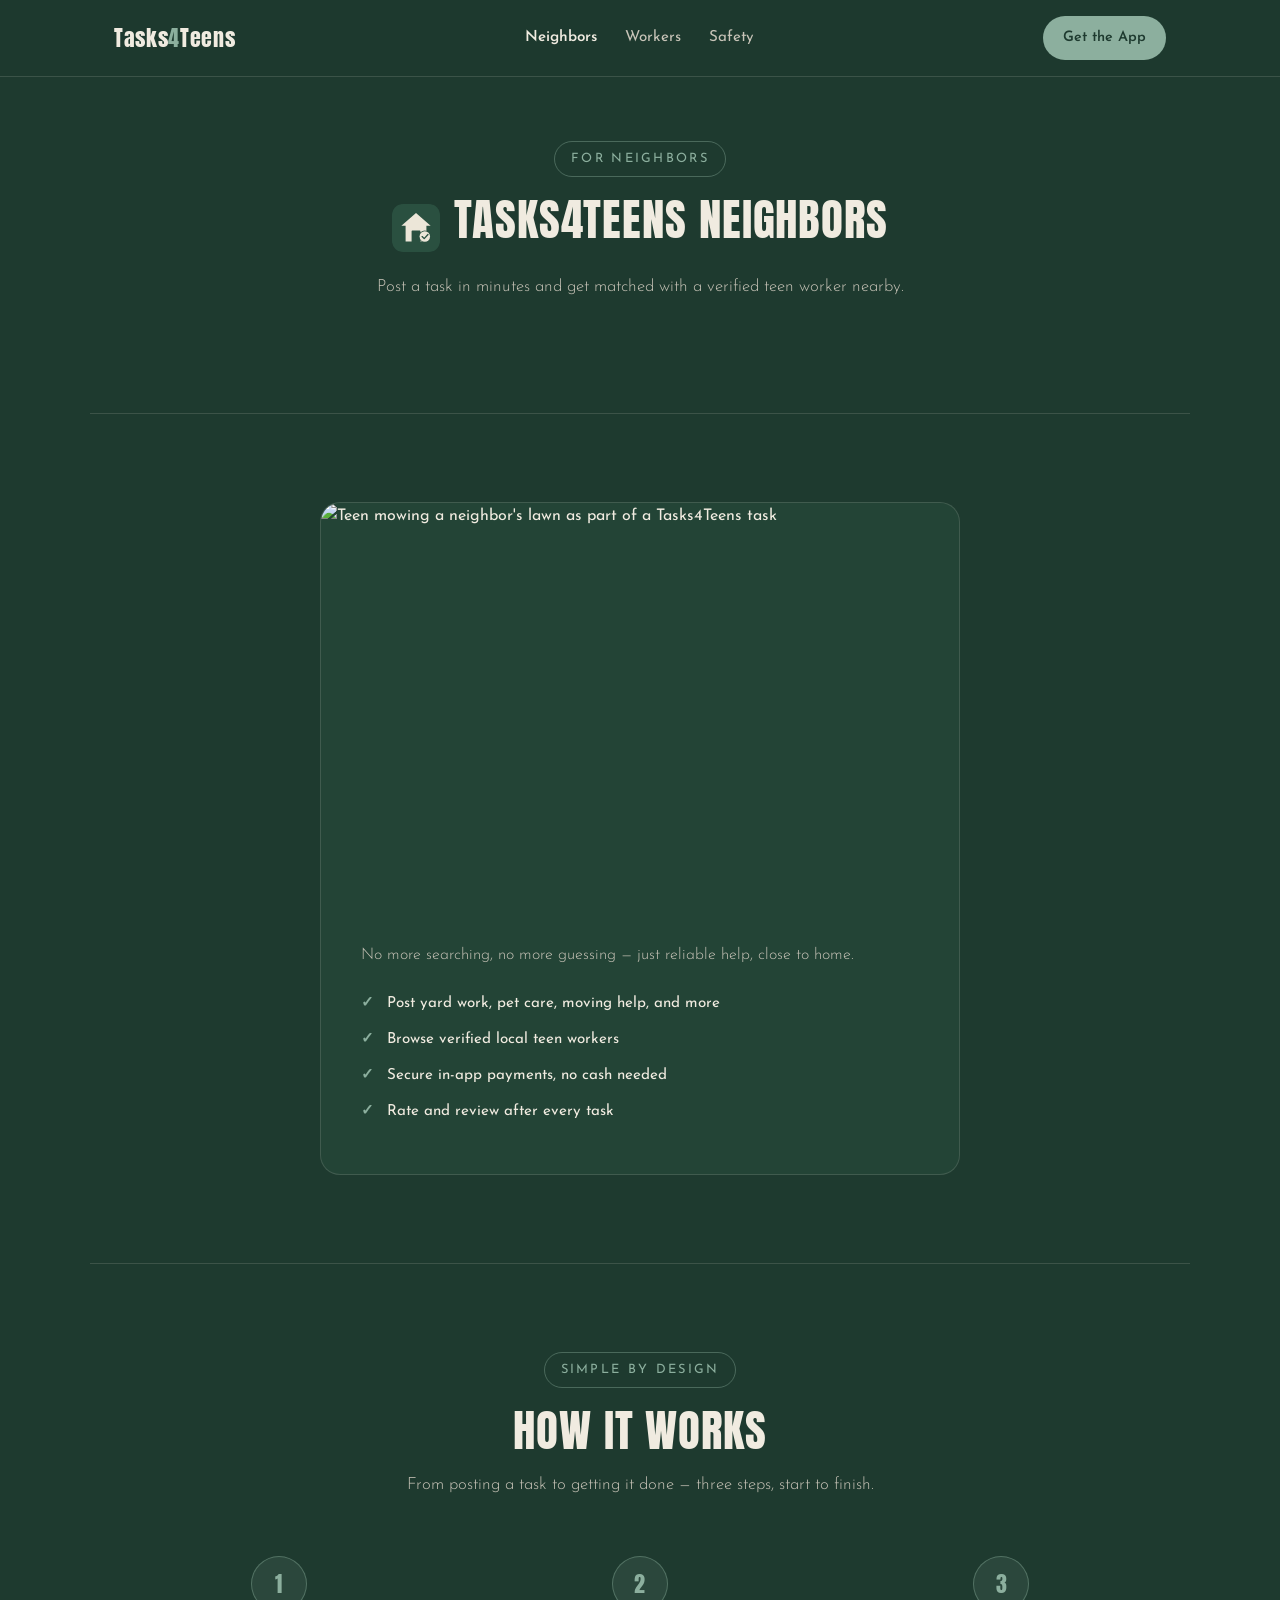
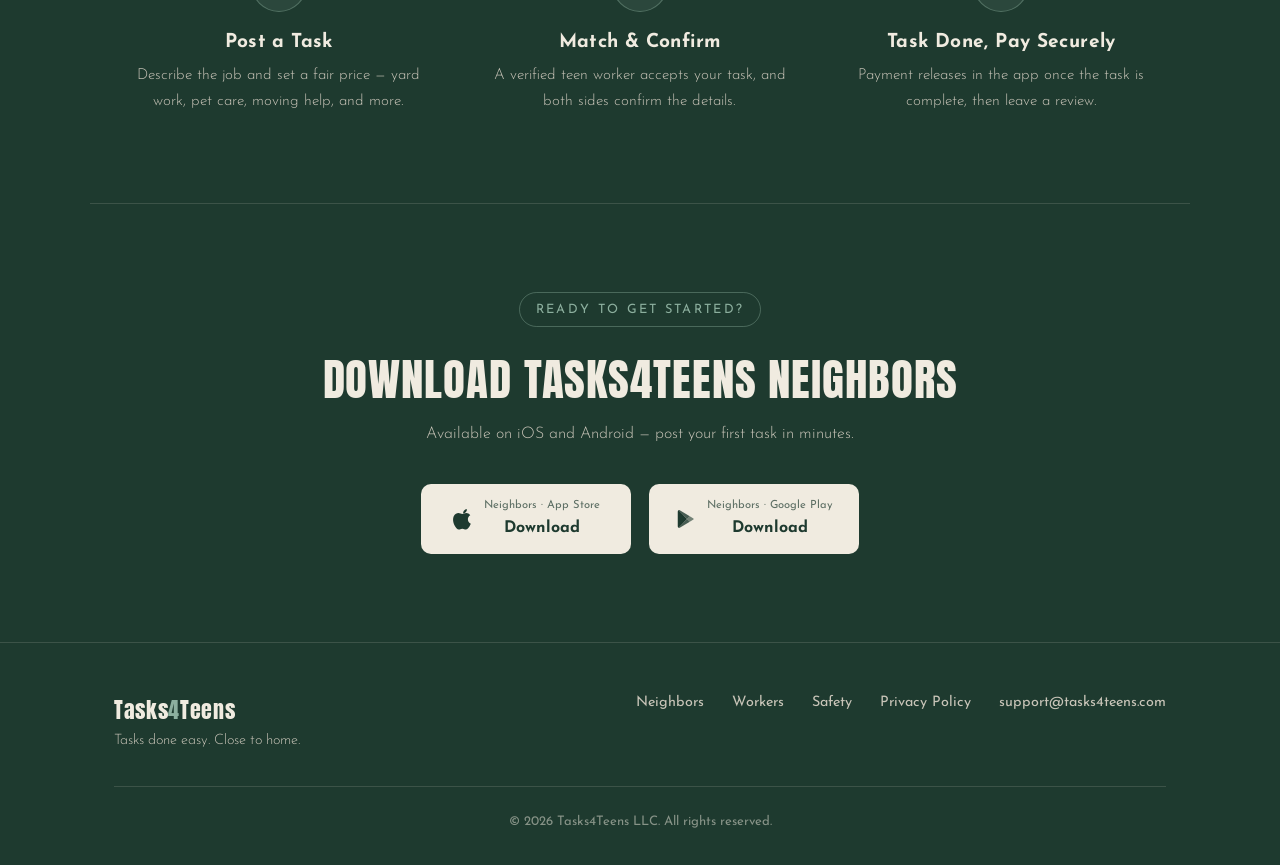
==== neighbors.html @ f8ec816f "Show both stores for both apps on every download CTA Each app is now offered on both platforms every" ====
<!DOCTYPE html>
<html lang="en">
<head>
<meta charset="UTF-8">
<meta name="viewport" content="width=device-width, initial-scale=1.0">
<title>Tasks4Teens Neighbors — Get local help, close to home.</title>
<meta name="description" content="Post a task in minutes and get matched with a verified teen worker nearby. Yard work, pet care, moving help, and more.">
<link rel="icon" type="image/svg+xml" href="assets/neighbors-icon-option3-warmcream.svg">
<link rel="preconnect" href="https://fonts.googleapis.com">
<link rel="preconnect" href="https://fonts.gstatic.com" crossorigin>
<link href="https://fonts.googleapis.com/css2?family=Anton&family=Josefin+Sans:wght@300;400;500;600;700&display=swap" rel="stylesheet">
<link rel="stylesheet" href="assets/styles.css">
</head>
<body>

<header>
  <nav class="wrap">
    <a class="logo" href="index.html">Tasks<span>4</span>Teens</a>
    <ul class="nav-links">
      <li><a href="neighbors.html" class="active">Neighbors</a></li>
      <li><a href="workers.html">Workers</a></li>
      <li><a href="safety.html">Safety</a></li>
    </ul>
    <a href="#download" class="nav-cta">Get the App</a>
  </nav>
</header>

<main>
  <section class="page-intro">
    <div class="wrap section-head">
      <span class="eyebrow">For Neighbors</span>
      <div class="page-title-row">
        <img class="page-icon" src="assets/neighbors-icon-option3-warmcream.svg" alt="Tasks4Teens Neighbors app icon">
        <h1>Tasks4Teens Neighbors</h1>
      </div>
      <p>Post a task in minutes and get matched with a verified teen worker nearby.</p>
    </div>
  </section>

  <div class="divider"></div>

  <section>
    <div class="wrap">
      <div class="audience-card detail-card">
        <img
          class="card-photo"
          src="https://images.unsplash.com/photo-1690068023694-053da714f95f?auto=format&amp;fit=crop&amp;w=900&amp;q=80"
          alt="Teen mowing a neighbor's lawn as part of a Tasks4Teens task"
          loading="lazy"
        >
        <div class="card-body">
          <p>No more searching, no more guessing — just reliable help, close to home.</p>
          <ul>
            <li>Post yard work, pet care, moving help, and more</li>
            <li>Browse verified local teen workers</li>
            <li>Secure in-app payments, no cash needed</li>
            <li>Rate and review after every task</li>
          </ul>
        </div>
      </div>
    </div>
  </section>

  <div class="divider"></div>

  <section>
    <div class="wrap">
      <div class="section-head">
        <span class="eyebrow">Simple by design</span>
        <h2>How It Works</h2>
        <p>From posting a task to getting it done — three steps, start to finish.</p>
      </div>
      <div class="steps">
        <div class="step">
          <div class="step-num">1</div>
          <h3>Post a Task</h3>
          <p>Describe the job and set a fair price — yard work, pet care, moving help, and more.</p>
        </div>
        <div class="step">
          <div class="step-num">2</div>
          <h3>Match &amp; Confirm</h3>
          <p>A verified teen worker accepts your task, and both sides confirm the details.</p>
        </div>
        <div class="step">
          <div class="step-num">3</div>
          <h3>Task Done, Pay Securely</h3>
          <p>Payment releases in the app once the task is complete, then leave a review.</p>
        </div>
      </div>
    </div>
  </section>

  <div class="divider"></div>

  <section class="download" id="download">
    <div class="wrap">
      <span class="eyebrow">Ready to get started?</span>
      <h2>Download Tasks4Teens Neighbors</h2>
      <p>Available on iOS and Android — post your first task in minutes.</p>
      <div class="download-buttons">
        <!-- TODO: swap href="#" for the real App Store link once the Neighbors app is approved -->
        <a href="#" class="store-btn" aria-label="Download Tasks4Teens Neighbors on the App Store">
          <svg class="store-icon" viewBox="0 0 24 24" fill="currentColor"><path d="M16.365 1.43c0 1.14-.462 2.09-1.14 2.83-.75.83-1.99 1.47-3.06 1.39-.13-1.09.44-2.24 1.1-2.94.75-.83 2.03-1.44 3.1-1.28zM20.5 17.2c-.53 1.22-.78 1.77-1.46 2.85-.95 1.52-2.29 3.41-3.95 3.42-1.47.02-1.85-.96-3.84-.95-1.99.01-2.41.97-3.88.95-1.66-.02-2.93-1.72-3.88-3.24-2.66-4.2-2.94-9.13-1.3-11.76 1.17-1.88 3.02-2.98 4.75-2.98 1.76 0 2.87 1 4.33 1 1.42 0 2.28-1 4.33-1 1.54 0 3.17.84 4.33 2.29-3.8 2.08-3.18 7.5.57 9.42z"/></svg>
          <span><small>Neighbors · App Store</small><strong>Download</strong></span>
        </a>
        <!-- TODO: swap href="#" for the real Google Play link once the Neighbors app is approved on Android -->
        <a href="#" class="store-btn" aria-label="Download Tasks4Teens Neighbors on Google Play">
          <svg class="store-icon" viewBox="0 0 24 24" fill="currentColor"><path d="M3.6 2.6c-.4.4-.6.9-.6 1.5v15.8c0 .6.2 1.1.6 1.5l.1.1L13 12 3.7 2.5l-.1.1z"/><path d="M16.1 15l-3.1-3-9.4 9.4c.4.4 1 .5 1.6.2l10.9-6.6z" opacity=".8"/><path d="M16.1 9l-3.1 3L3.6 2.6c.4-.4 1-.5 1.6-.2l10.9 6.6z" opacity=".8"/><path d="M16.1 9L19.7 11.1c.5.3.8.8.8.9s-.3.6-.8.9L16.1 15l-3.2-3 3.2-3z" opacity=".6"/></svg>
          <span><small>Neighbors · Google Play</small><strong>Download</strong></span>
        </a>
      </div>
    </div>
  </section>
</main>

<footer>
  <div class="wrap">
    <div class="footer-grid">
      <div>
        <a class="logo" href="index.html">Tasks<span>4</span>Teens</a>
        <p class="footer-tagline">Tasks done easy. Close to home.</p>
      </div>
      <ul class="footer-links">
        <li><a href="neighbors.html">Neighbors</a></li>
        <li><a href="workers.html">Workers</a></li>
        <li><a href="safety.html">Safety</a></li>
        <li><a href="https://cwbailsco.github.io/tasks4teens-privacy">Privacy Policy</a></li>
        <li><a href="mailto:support@tasks4teens.com">support@tasks4teens.com</a></li>
      </ul>
    </div>
    <div class="footer-bottom">
      &copy; 2026 Tasks4Teens LLC. All rights reserved.
    </div>
  </div>
</footer>

</body>
</html>
---- assets/styles.css ----
/* Tasks4Teens shared site styles — used by index.html, neighbors.html,
   workers.html, safety.html.

   Color tokens are semantic (--surface, --text, --accent, ...) rather than
   named after a literal color, because workers.html re-declares this same
   :root block with light-theme values after this stylesheet loads. Every
   rule below should reference the tokens, never a literal hex/rgb, so a
   page can re-theme itself just by overriding :root. */

:root {
  --surface: #1e3a2f;
  --surface-rgb: 30, 58, 47;
  --surface-alt: #24483a;
  --surface-card: #234436;
  --text: #f0ebe0;
  --text-rgb: 240, 235, 224;
  --text-muted: #c8c4b8;
  --accent: #8caf9e;
  --accent-rgb: 140, 175, 158;
  --accent-hover: #a0c3b2;
  --pill-hover: #ffffff;
  --border: rgba(var(--text-rgb), 0.14);
}

* { box-sizing: border-box; margin: 0; padding: 0; }

html { scroll-behavior: smooth; }

body {
  background: var(--surface);
  color: var(--text);
  font-family: 'Josefin Sans', sans-serif;
  font-weight: 400;
  line-height: 1.7;
  -webkit-font-smoothing: antialiased;
}

h1, h2, h3, .display {
  font-family: 'Anton', sans-serif;
  font-weight: 400;
  text-transform: uppercase;
  letter-spacing: 0.02em;
  line-height: 1.1;
}

a { color: var(--accent); text-decoration: none; }
a:hover { text-decoration: underline; }

img, svg { max-width: 100%; display: block; }

.wrap {
  max-width: 1100px;
  margin: 0 auto;
  padding: 0 24px;
}

/* Nav */
header {
  position: sticky;
  top: 0;
  z-index: 50;
  background: rgba(var(--surface-rgb), 0.92);
  backdrop-filter: blur(8px);
  border-bottom: 1px solid var(--border);
}
nav.wrap {
  display: flex;
  align-items: center;
  justify-content: space-between;
  padding-top: 16px;
  padding-bottom: 16px;
}
.logo {
  font-family: 'Anton', sans-serif;
  font-size: 1.4rem;
  letter-spacing: 0.03em;
  color: var(--text);
}
.logo:hover { text-decoration: none; }
.logo span { color: var(--accent); }
.nav-links {
  display: flex;
  gap: 28px;
  list-style: none;
  font-size: 0.95rem;
}
.nav-links a { color: var(--text-muted); }
.nav-links a.active { color: var(--text); font-weight: 600; }
.nav-cta {
  background: var(--accent);
  color: var(--surface);
  padding: 10px 20px;
  border-radius: 999px;
  font-weight: 600;
  font-size: 0.9rem;
}
.nav-cta:hover { text-decoration: none; background: var(--accent-hover); }
.nav-toggle { display: none; }

@media (max-width: 720px) {
  .nav-links { display: none; }
}

/* Hero */
.hero {
  padding: 96px 0 80px;
  text-align: center;
  background:
    radial-gradient(ellipse 60% 50% at 50% 0%, rgba(var(--accent-rgb), 0.14), transparent 70%),
    var(--surface);
}
.eyebrow {
  display: inline-block;
  font-size: 0.8rem;
  letter-spacing: 0.18em;
  text-transform: uppercase;
  color: var(--accent);
  border: 1px solid rgba(var(--accent-rgb), 0.4);
  border-radius: 999px;
  padding: 6px 16px;
  margin-bottom: 28px;
}
.hero h1 {
  font-size: clamp(2.6rem, 6vw, 4.6rem);
  color: var(--text);
  margin-bottom: 8px;
}
.hero h1 .line2 { color: var(--text-muted); }
.hero p.sub {
  max-width: 560px;
  margin: 24px auto 40px;
  font-size: 1.15rem;
  color: var(--text-muted);
  font-weight: 300;
}
.hero-actions {
  display: flex;
  gap: 16px;
  justify-content: center;
  flex-wrap: wrap;
}

/* Page intro (used by neighbors/workers/safety in place of the hero) */
.page-intro { padding: 64px 0 56px; }
.page-title-row {
  display: flex;
  align-items: center;
  justify-content: center;
  gap: 14px;
  margin-bottom: 12px;
}
.page-icon {
  width: 48px;
  height: 48px;
  border-radius: 11px;
  flex-shrink: 0;
}

/* Buttons */
.btn {
  display: inline-flex;
  align-items: center;
  gap: 10px;
  padding: 14px 28px;
  border-radius: 10px;
  font-weight: 600;
  font-size: 1rem;
  border: 1px solid transparent;
  transition: transform 0.15s ease, background 0.15s ease;
}
.btn:hover { transform: translateY(-2px); text-decoration: none; }
.btn-primary { background: var(--accent); color: var(--surface); }
.btn-primary:hover { background: var(--accent-hover); }
.btn-outline { border-color: var(--text-muted); color: var(--text); }
.btn-outline:hover { background: rgba(var(--text-rgb), 0.06); }

.store-btn {
  display: inline-flex;
  align-items: center;
  gap: 10px;
  background: var(--text);
  color: var(--surface);
  padding: 12px 22px;
  border-radius: 10px;
  font-weight: 600;
  min-width: 210px;
  justify-content: center;
}
.store-btn:hover { background: var(--pill-hover); text-decoration: none; transform: translateY(-2px); }
.store-btn small { display: block; font-weight: 400; font-size: 0.7rem; opacity: 0.7; }
.store-btn strong { font-size: 1rem; font-family: 'Josefin Sans', sans-serif; }
.store-icon { width: 22px; height: 22px; flex-shrink: 0; }

/* Section framing */
section { padding: 88px 0; }
.section-head { text-align: center; max-width: 640px; margin: 0 auto 56px; }
.section-head .eyebrow { margin-bottom: 18px; }
.section-head h1, .section-head h2 { font-size: clamp(2rem, 4vw, 2.8rem); color: var(--text); margin-bottom: 16px; }
.section-head p { color: var(--text-muted); font-size: 1.05rem; font-weight: 300; }

.divider {
  height: 1px;
  background: var(--border);
  max-width: 1100px;
  margin: 0 auto;
}

/* Neighbors / Workers cards */
.audience-grid {
  display: grid;
  grid-template-columns: 1fr 1fr;
  gap: 28px;
}
@media (max-width: 800px) {
  .audience-grid { grid-template-columns: 1fr; }
}
.audience-card {
  background: var(--surface-card);
  border: 1px solid var(--border);
  border-radius: 20px;
  overflow: hidden;
}
.detail-card {
  max-width: 640px;
  margin: 0 auto;
}
.teaser-card {
  display: block;
  color: inherit;
  transition: transform 0.15s ease, border-color 0.15s ease;
}
.teaser-card:hover {
  transform: translateY(-3px);
  border-color: rgba(var(--accent-rgb), 0.5);
  text-decoration: none;
}
.teaser-link {
  display: inline-flex;
  align-items: center;
  gap: 6px;
  color: var(--accent);
  font-weight: 600;
  font-size: 0.9rem;
}
.card-photo {
  width: 100%;
  aspect-ratio: 16 / 10;
  object-fit: cover;
  display: block;
}
.card-body {
  padding: 40px;
}
.audience-card .tag {
  display: inline-block;
  font-size: 0.75rem;
  letter-spacing: 0.14em;
  text-transform: uppercase;
  color: var(--accent);
  margin-bottom: 14px;
}
.card-heading {
  display: flex;
  align-items: center;
  gap: 12px;
  margin-bottom: 14px;
}
.card-icon {
  width: 40px;
  height: 40px;
  border-radius: 9px;
  flex-shrink: 0;
}
.audience-card h3 {
  font-size: 1.9rem;
  color: var(--text);
}
.audience-card p {
  color: var(--text-muted);
  font-weight: 300;
  margin-bottom: 22px;
}
.audience-card ul {
  list-style: none;
  margin-bottom: 26px;
}
.audience-card li {
  padding-left: 26px;
  position: relative;
  margin-bottom: 10px;
  color: var(--text);
  font-size: 0.95rem;
}
.audience-card li::before {
  content: "✓";
  position: absolute;
  left: 0;
  color: var(--accent);
  font-weight: 700;
}
.detail-card ul {
  margin-bottom: 0;
}

/* How it works */
.steps {
  display: grid;
  grid-template-columns: repeat(3, 1fr);
  gap: 32px;
}
@media (max-width: 800px) {
  .steps { grid-template-columns: 1fr; }
}
.step {
  text-align: center;
  padding: 0 12px;
}
.step-num {
  width: 56px;
  height: 56px;
  border-radius: 50%;
  background: rgba(var(--accent-rgb), 0.12);
  border: 1px solid rgba(var(--accent-rgb), 0.4);
  color: var(--accent);
  font-family: 'Anton', sans-serif;
  font-size: 1.4rem;
  display: flex;
  align-items: center;
  justify-content: center;
  margin: 0 auto 20px;
}
.step h3 {
  font-size: 1.2rem;
  color: var(--text);
  margin-bottom: 10px;
  text-transform: none;
  font-family: 'Josefin Sans', sans-serif;
  font-weight: 700;
}
.step p {
  color: var(--text-muted);
  font-size: 0.95rem;
  font-weight: 300;
}

/* Trust & safety */
.trust {
  background: var(--surface-alt);
}
.trust-grid {
  display: grid;
  grid-template-columns: repeat(4, 1fr);
  gap: 24px;
}
@media (max-width: 900px) {
  .trust-grid { grid-template-columns: repeat(2, 1fr); }
}
@media (max-width: 520px) {
  .trust-grid { grid-template-columns: 1fr; }
}
.trust-item {
  text-align: center;
  padding: 8px;
}
.trust-icon {
  width: 48px;
  height: 48px;
  margin: 0 auto 16px;
  color: var(--accent);
}
.trust-item h3 {
  font-size: 1rem;
  color: var(--text);
  text-transform: none;
  font-family: 'Josefin Sans', sans-serif;
  font-weight: 700;
  margin-bottom: 8px;
}
.trust-item p {
  color: var(--text-muted);
  font-size: 0.9rem;
  font-weight: 300;
}

/* Download CTA */
.download {
  text-align: center;
}
.download h2 { font-size: clamp(2rem, 4vw, 2.8rem); margin-bottom: 16px; }
.download p { color: var(--text-muted); max-width: 480px; margin: 0 auto 36px; font-weight: 300; }
.download-buttons {
  display: flex;
  gap: 18px;
  justify-content: center;
  flex-wrap: wrap;
}
.download-groups {
  display: flex;
  gap: 44px;
  justify-content: center;
  flex-wrap: wrap;
}
.download-group {
  display: flex;
  flex-direction: column;
  align-items: center;
  gap: 14px;
}
.download-group-label {
  font-size: 0.78rem;
  font-weight: 600;
  letter-spacing: 0.1em;
  text-transform: uppercase;
  color: var(--text-muted);
}

/* Footer */
footer {
  border-top: 1px solid var(--border);
  padding: 48px 0 32px;
}
.footer-grid {
  display: flex;
  justify-content: space-between;
  align-items: flex-start;
  flex-wrap: wrap;
  gap: 24px;
  margin-bottom: 32px;
}
footer .logo { margin-bottom: 8px; }
.footer-tagline {
  color: var(--text-muted);
  font-size: 0.9rem;
  font-weight: 300;
}
.footer-links {
  display: flex;
  gap: 28px;
  list-style: none;
  font-size: 0.9rem;
}
.footer-links a { color: var(--text-muted); }
.footer-bottom {
  color: rgba(var(--text-rgb), 0.5);
  font-size: 0.82rem;
  text-align: center;
  padding-top: 24px;
  border-top: 1px solid var(--border);
}
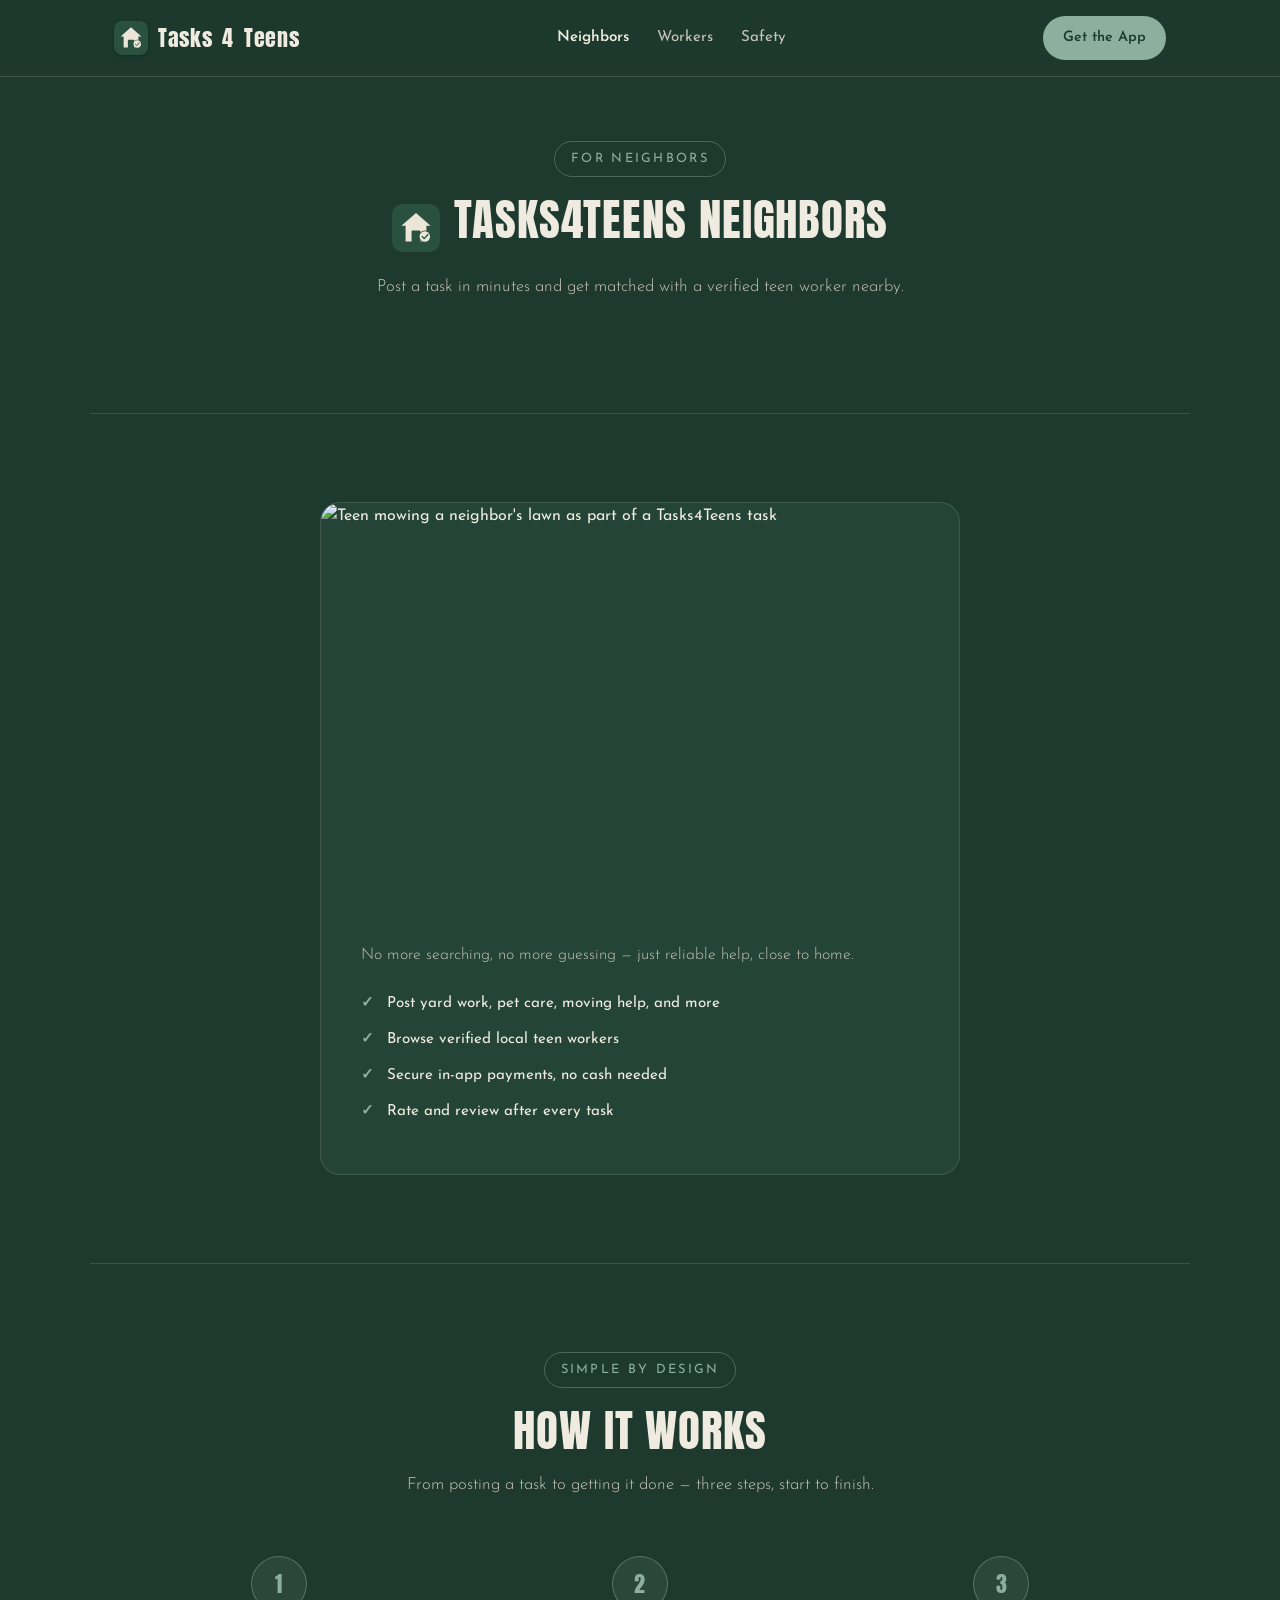
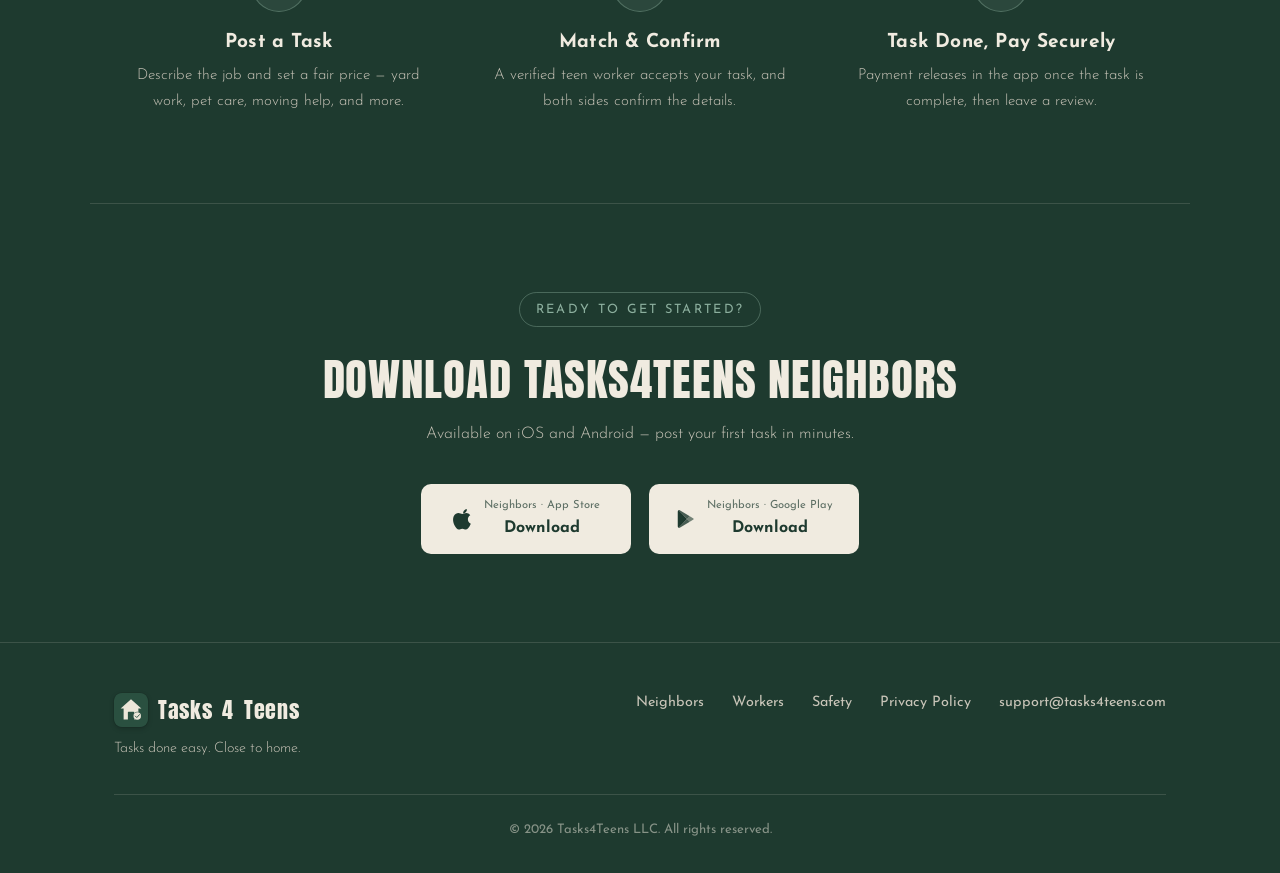
==== commit 755f33df: "Add house icon to the logo wordmark, header and footer, all pages Prepend the Neighbors house icon (" ====
--- a/neighbors.html
+++ b/neighbors.html
@@ -15,7 +15,7 @@
 
 <header>
   <nav class="wrap">
-    <a class="logo" href="index.html">Tasks<span>4</span>Teens</a>
+    <a class="logo" href="index.html"><img class="logo-icon" src="assets/neighbors-icon-option3-warmcream.svg" alt="">Tasks<span>4</span>Teens</a>
     <ul class="nav-links">
       <li><a href="neighbors.html" class="active">Neighbors</a></li>
       <li><a href="workers.html">Workers</a></li>
@@ -117,7 +117,7 @@
   <div class="wrap">
     <div class="footer-grid">
       <div>
-        <a class="logo" href="index.html">Tasks<span>4</span>Teens</a>
+        <a class="logo" href="index.html"><img class="logo-icon" src="assets/neighbors-icon-option3-warmcream.svg" alt="">Tasks<span>4</span>Teens</a>
         <p class="footer-tagline">Tasks done easy. Close to home.</p>
       </div>
       <ul class="footer-links">
--- a/assets/styles.css
+++ b/assets/styles.css
@@ -71,13 +71,22 @@
   padding-bottom: 16px;
 }
 .logo {
+  display: inline-flex;
+  align-items: center;
+  gap: 10px;
   font-family: 'Anton', sans-serif;
   font-size: 1.4rem;
   letter-spacing: 0.03em;
   color: var(--text);
 }
 .logo:hover { text-decoration: none; }
-.logo span { color: var(--accent); }
+.logo-icon {
+  width: 34px;
+  height: 34px;
+  border-radius: 8px;
+  flex-shrink: 0;
+  box-shadow: 0 0 0 1px rgba(0, 0, 0, 0.08), 0 2px 5px rgba(0, 0, 0, 0.18);
+}
 .nav-links {
   display: flex;
   gap: 28px;
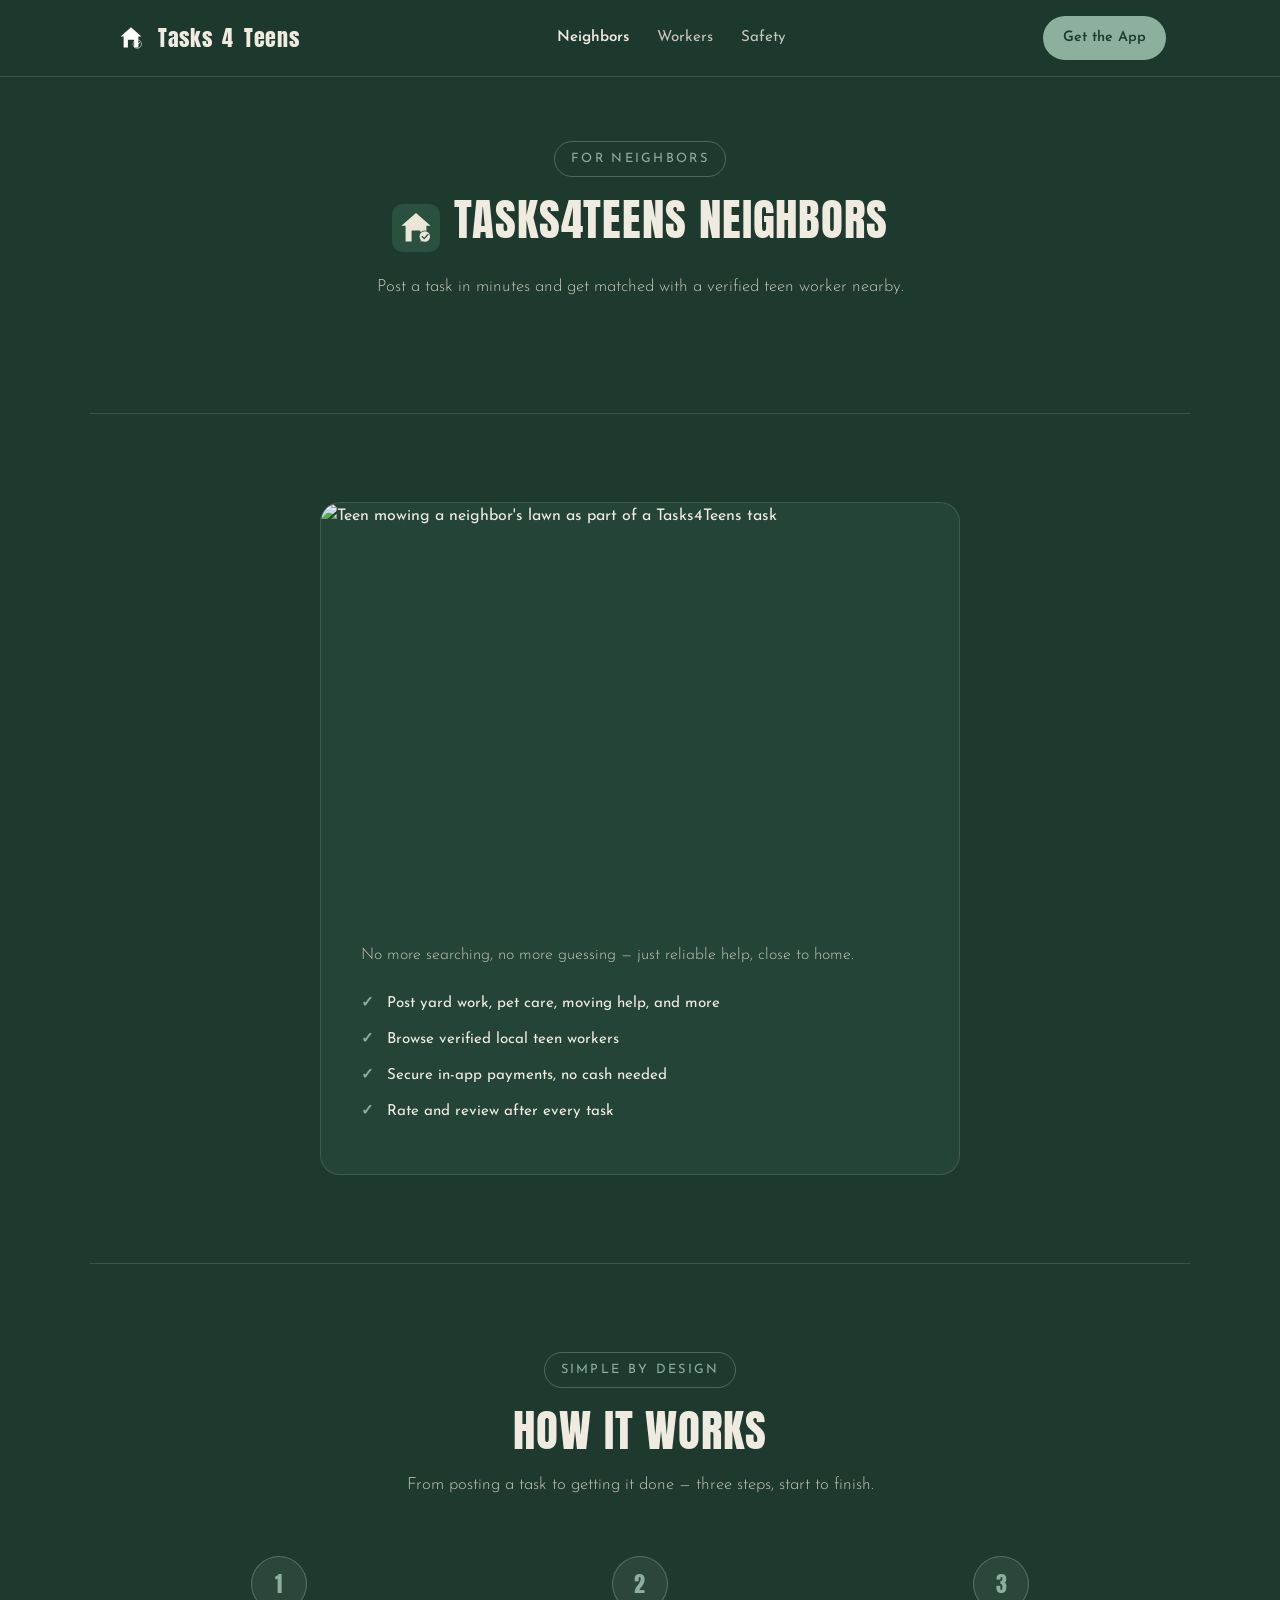
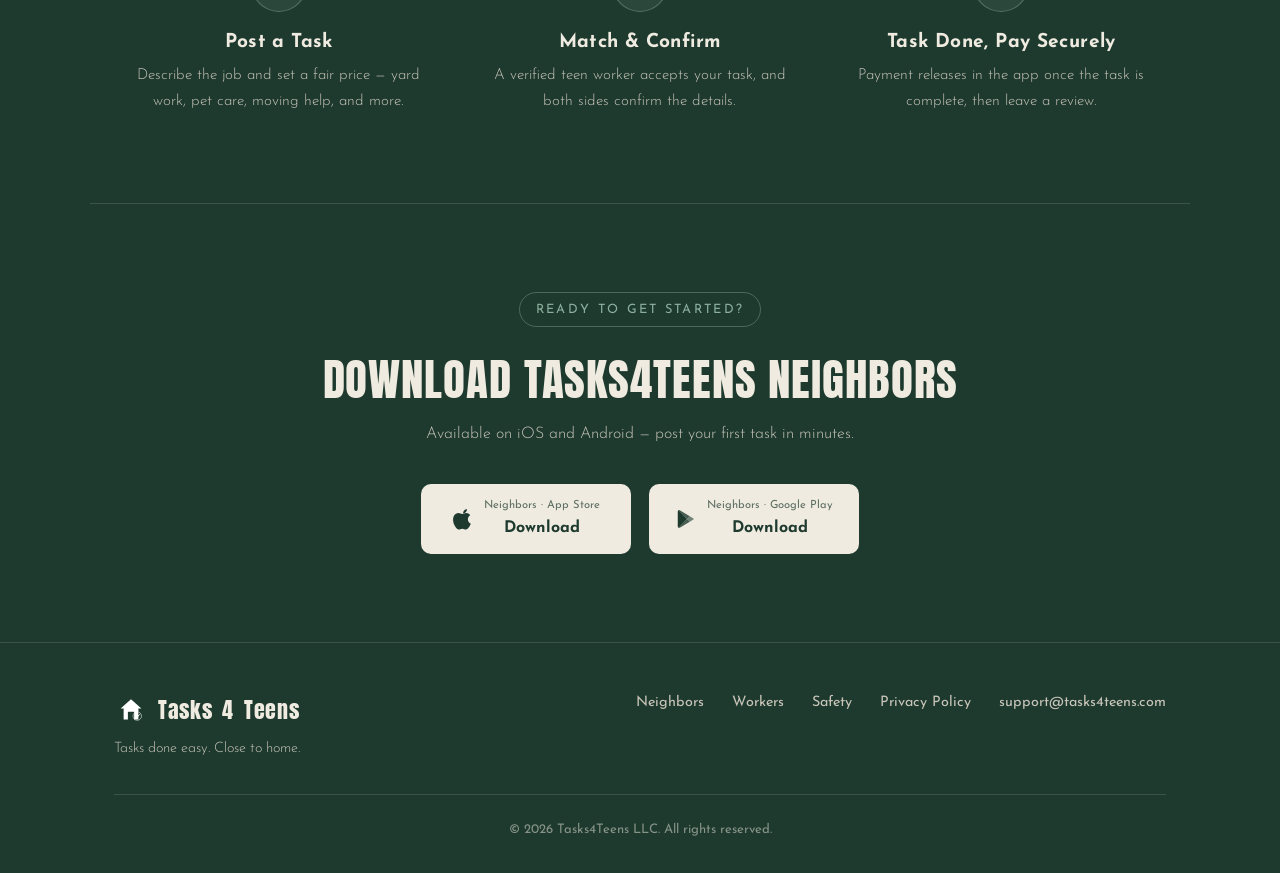
==== commit 27e6d4b6: "Replace nav/footer logo icon with isolated house+badge marks Add assets/logo-mark-white.svg and asse" ====
--- a/neighbors.html
+++ b/neighbors.html
@@ -15,7 +15,7 @@
 
 <header>
   <nav class="wrap">
-    <a class="logo" href="index.html"><img class="logo-icon" src="assets/neighbors-icon-option3-warmcream.svg" alt="">Tasks<span>4</span>Teens</a>
+    <a class="logo" href="index.html"><img class="logo-icon" src="assets/logo-mark-white.svg" alt="">Tasks<span>4</span>Teens</a>
     <ul class="nav-links">
       <li><a href="neighbors.html" class="active">Neighbors</a></li>
       <li><a href="workers.html">Workers</a></li>
@@ -117,7 +117,7 @@
   <div class="wrap">
     <div class="footer-grid">
       <div>
-        <a class="logo" href="index.html"><img class="logo-icon" src="assets/neighbors-icon-option3-warmcream.svg" alt="">Tasks<span>4</span>Teens</a>
+        <a class="logo" href="index.html"><img class="logo-icon" src="assets/logo-mark-white.svg" alt="">Tasks<span>4</span>Teens</a>
         <p class="footer-tagline">Tasks done easy. Close to home.</p>
       </div>
       <ul class="footer-links">
--- a/assets/styles.css
+++ b/assets/styles.css
@@ -83,9 +83,7 @@
 .logo-icon {
   width: 34px;
   height: 34px;
-  border-radius: 8px;
   flex-shrink: 0;
-  box-shadow: 0 0 0 1px rgba(0, 0, 0, 0.08), 0 2px 5px rgba(0, 0, 0, 0.18);
 }
 .nav-links {
   display: flex;
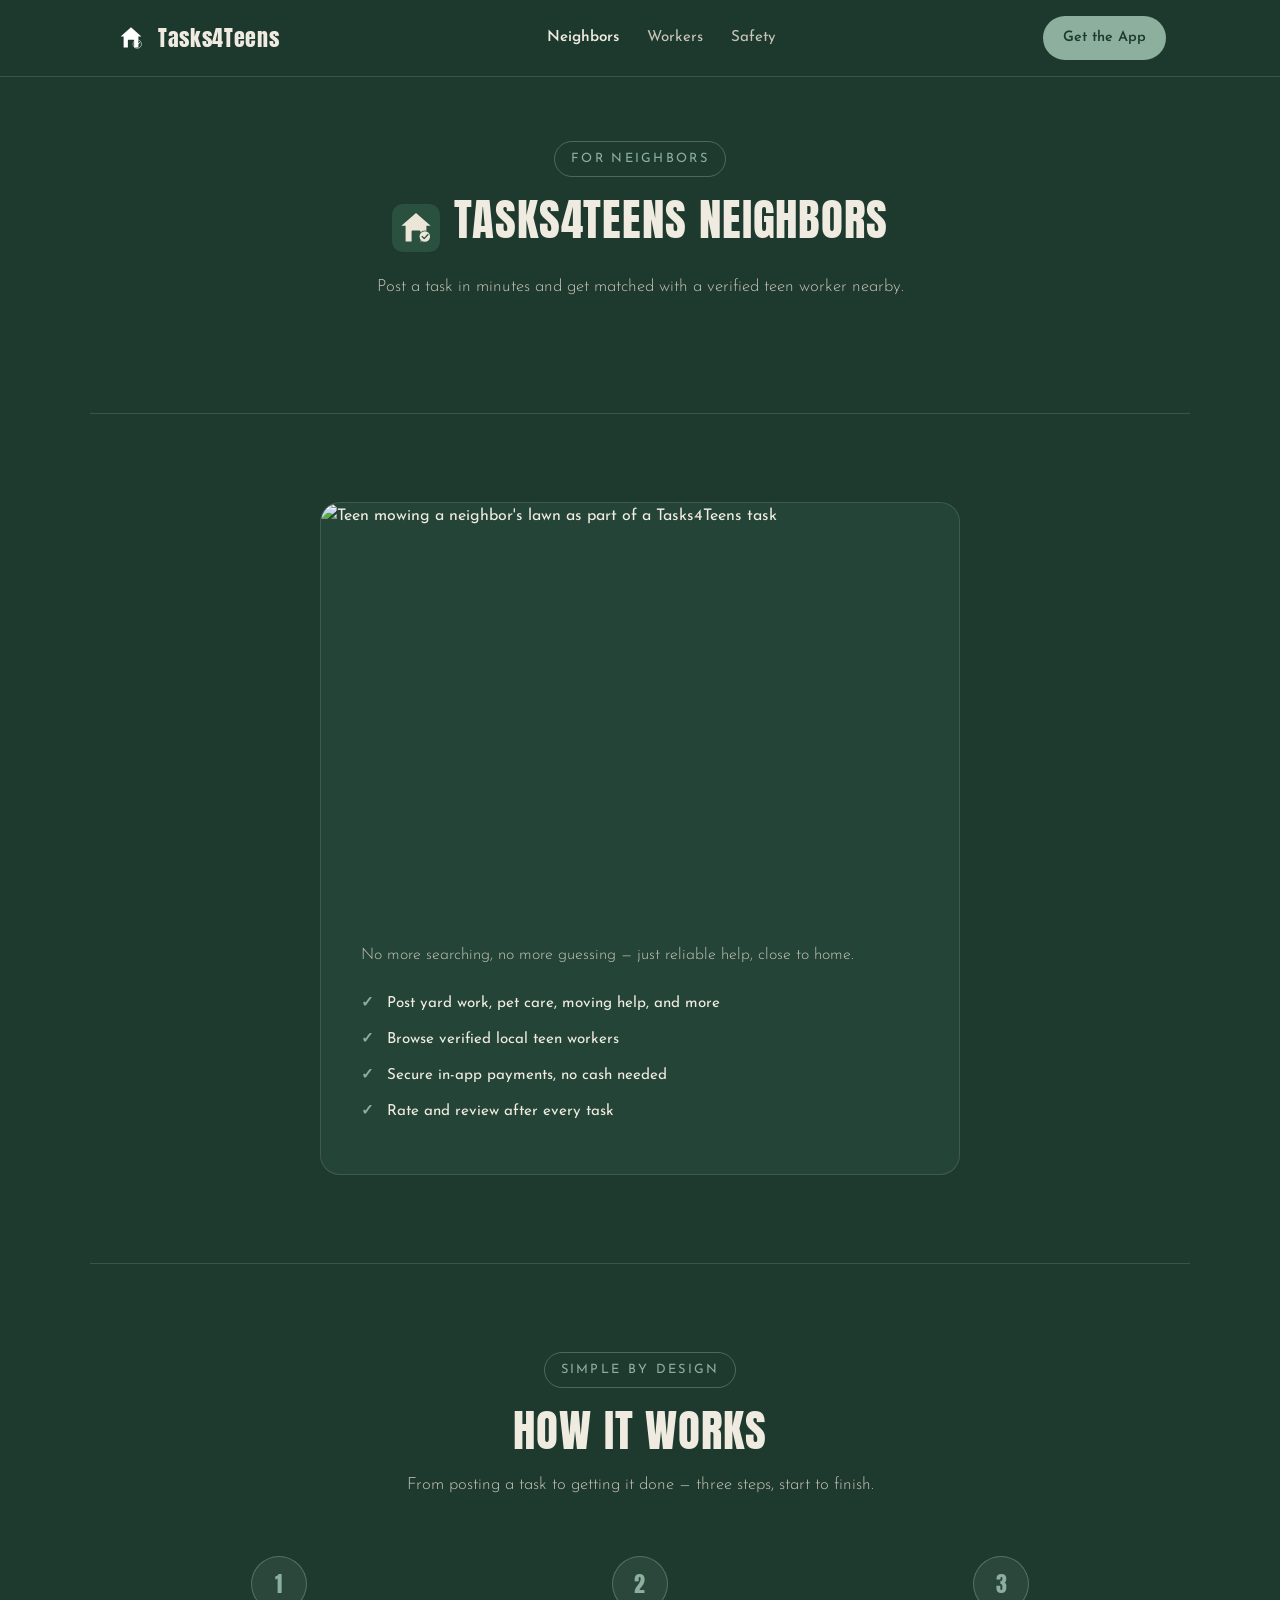
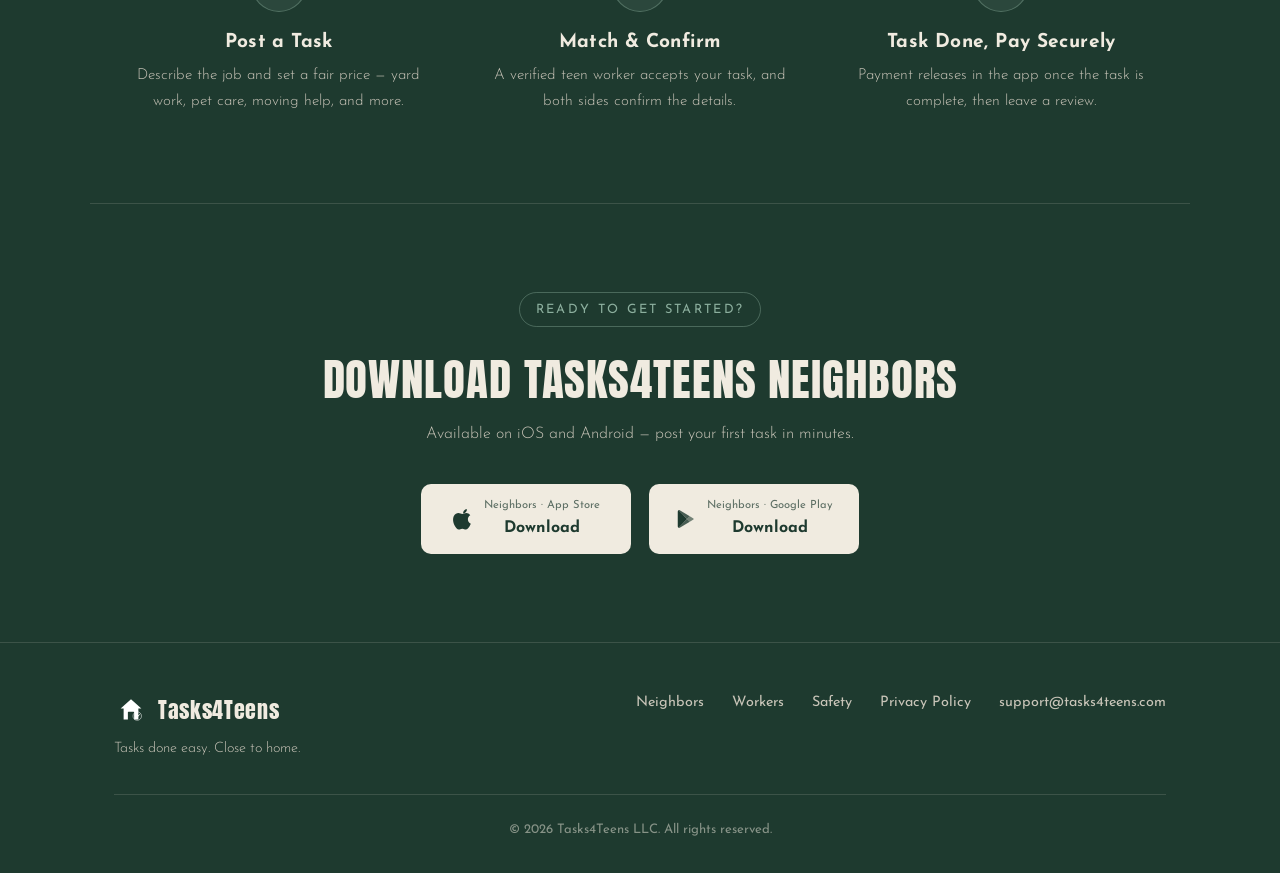
==== commit d93d0d55: "Revert logo mark to house+badge, fix flex gap bleeding into wordmark Restore the house + checkmark b" ====
--- a/neighbors.html
+++ b/neighbors.html
@@ -15,7 +15,7 @@
 
 <header>
   <nav class="wrap">
-    <a class="logo" href="index.html"><img class="logo-icon" src="assets/logo-mark-white.svg" alt="">Tasks<span>4</span>Teens</a>
+    <a class="logo" href="index.html"><img class="logo-icon" src="assets/logo-mark-white.svg" alt=""><span class="wordmark">Tasks<span>4</span>Teens</span></a>
     <ul class="nav-links">
       <li><a href="neighbors.html" class="active">Neighbors</a></li>
       <li><a href="workers.html">Workers</a></li>
@@ -117,7 +117,7 @@
   <div class="wrap">
     <div class="footer-grid">
       <div>
-        <a class="logo" href="index.html"><img class="logo-icon" src="assets/logo-mark-white.svg" alt="">Tasks<span>4</span>Teens</a>
+        <a class="logo" href="index.html"><img class="logo-icon" src="assets/logo-mark-white.svg" alt=""><span class="wordmark">Tasks<span>4</span>Teens</span></a>
         <p class="footer-tagline">Tasks done easy. Close to home.</p>
       </div>
       <ul class="footer-links">
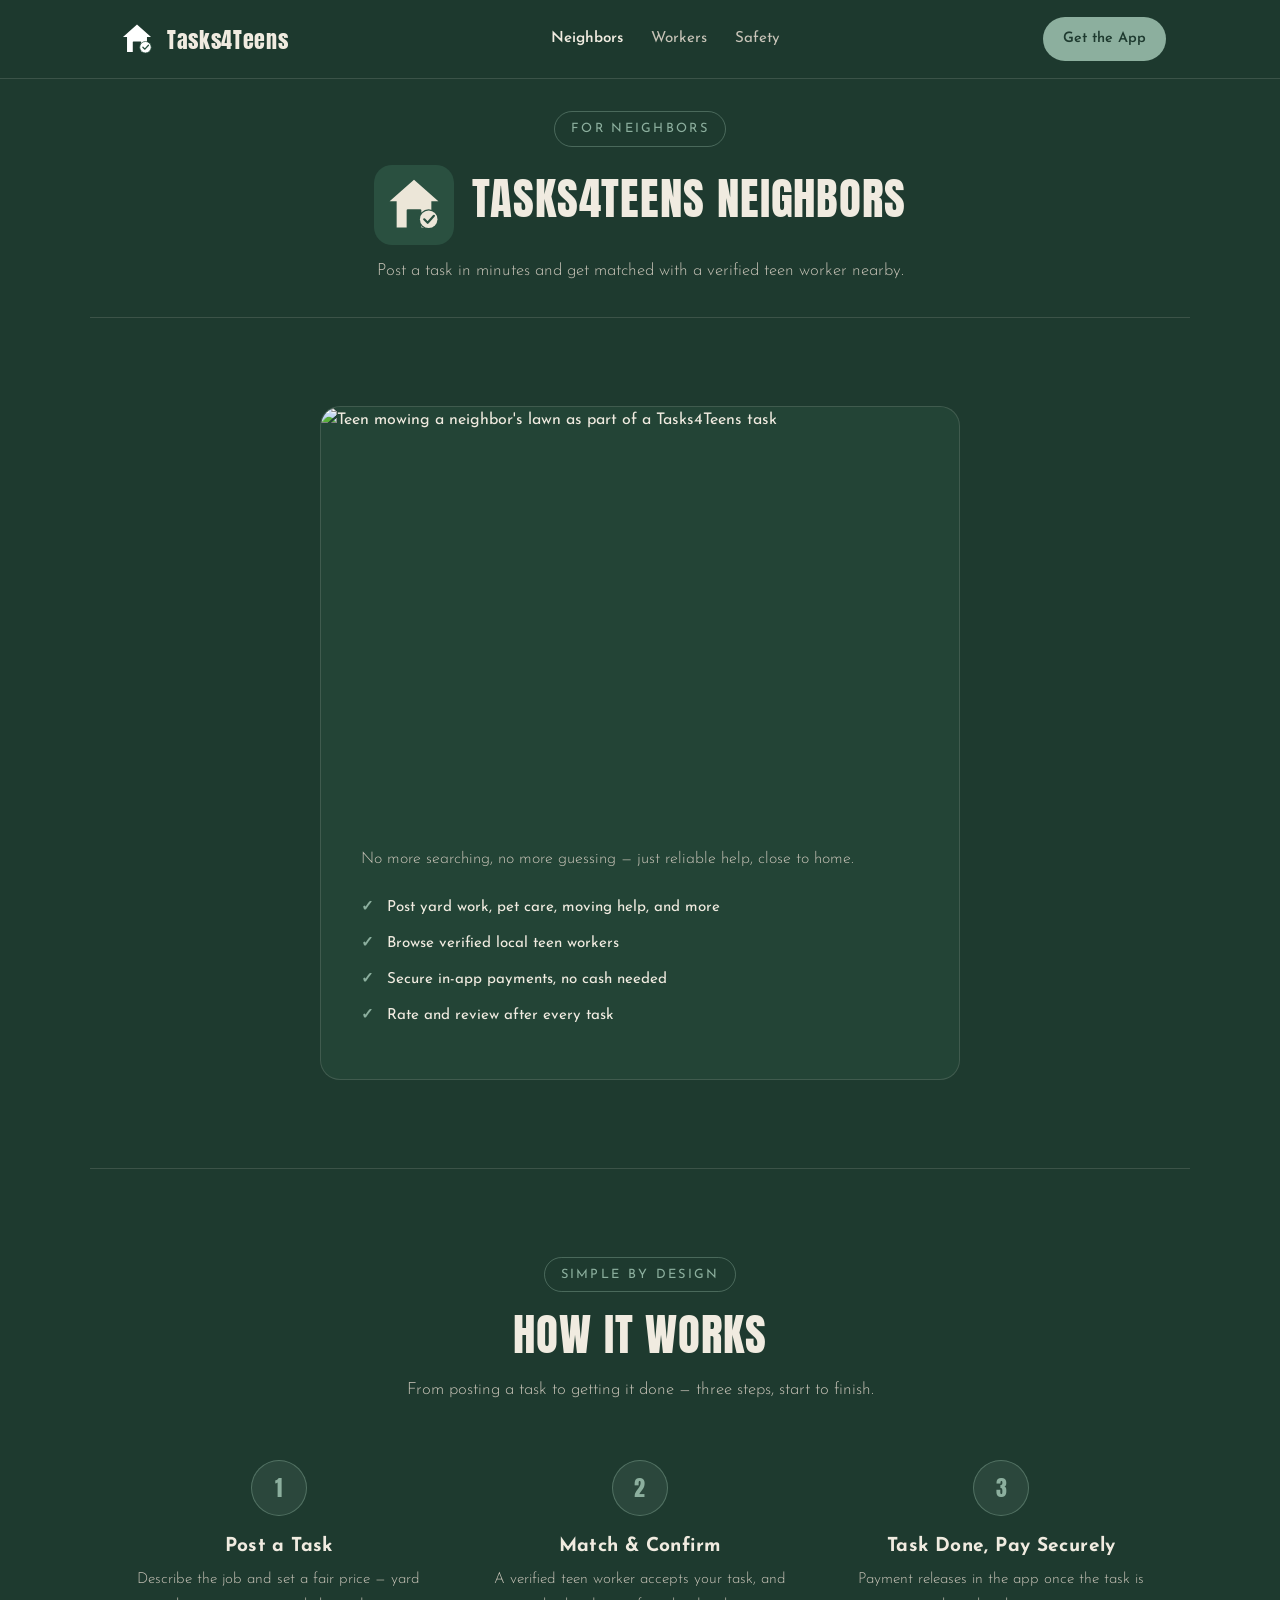
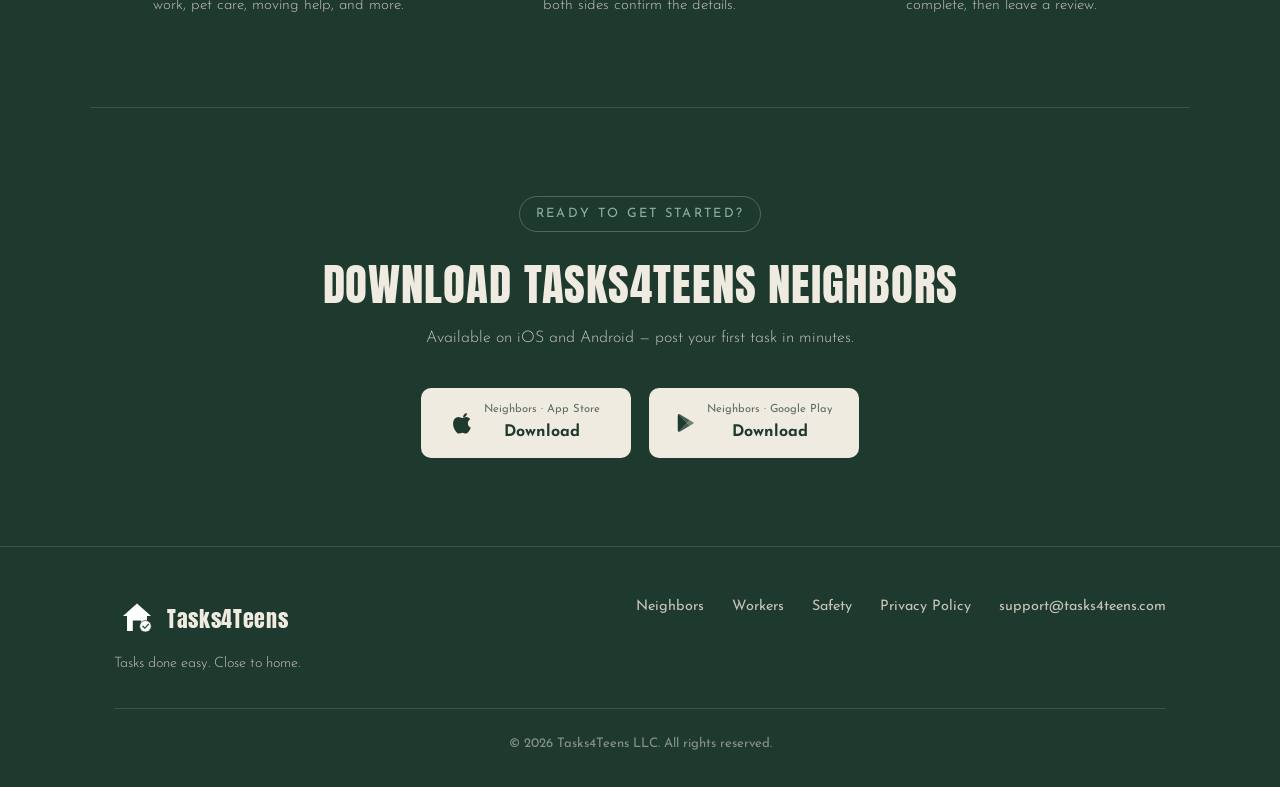
==== commit 42fdcee7: "Mobile-responsive audit and fix pass across all four pages Built on the existing breakpoints (720/80" ====
--- a/neighbors.html
+++ b/neighbors.html
@@ -16,6 +16,8 @@
 <header>
   <nav class="wrap">
     <a class="logo" href="index.html"><img class="logo-icon" src="assets/logo-mark-white.svg" alt=""><span class="wordmark">Tasks<span>4</span>Teens</span></a>
+    <input type="checkbox" id="nav-toggle" class="nav-toggle-input">
+    <label for="nav-toggle" class="nav-toggle" aria-label="Toggle menu"><span></span><span></span><span></span></label>
     <ul class="nav-links">
       <li><a href="neighbors.html" class="active">Neighbors</a></li>
       <li><a href="workers.html">Workers</a></li>
--- a/assets/styles.css
+++ b/assets/styles.css
@@ -73,7 +73,7 @@
 .logo {
   display: inline-flex;
   align-items: center;
-  gap: 10px;
+  gap: 7px;
   font-family: 'Anton', sans-serif;
   font-size: 1.4rem;
   letter-spacing: 0.03em;
@@ -81,9 +81,12 @@
 }
 .logo:hover { text-decoration: none; }
 .logo-icon {
-  width: 34px;
-  height: 34px;
+  width: 46px;
+  height: 46px;
   flex-shrink: 0;
+}
+.wordmark {
+  margin-top: 2px;
 }
 .nav-links {
   display: flex;
@@ -102,19 +105,124 @@
   font-size: 0.9rem;
 }
 .nav-cta:hover { text-decoration: none; background: var(--accent-hover); }
-.nav-toggle { display: none; }
-
+.nav-toggle-input { display: none; }
+.nav-toggle {
+  display: none;
+  flex-direction: column;
+  justify-content: center;
+  gap: 5px;
+  width: 30px;
+  height: 30px;
+  cursor: pointer;
+}
+.nav-toggle span {
+  display: block;
+  height: 2px;
+  border-radius: 2px;
+  background: var(--text);
+}
+
+/* Mobile nav: pure-CSS checkbox-hack dropdown (no JS on this site).
+   Known tradeoff: the hamburger is mouse/touch-operable via the visible
+   label, but the hidden checkbox driving it isn't independently reachable
+   by keyboard since it's display:none - a small JS-free-menu limitation,
+   not a JS-based ARIA toggle. */
 @media (max-width: 720px) {
-  .nav-links { display: none; }
+  .nav-toggle { display: flex; }
+  .nav-links {
+    display: flex;
+    flex-direction: column;
+    align-items: center;
+    gap: 0;
+    position: absolute;
+    top: 100%;
+    left: 0;
+    right: 0;
+    background: var(--surface);
+    border-bottom: 1px solid var(--border);
+    max-height: 0;
+    overflow: hidden;
+    transition: max-height 0.25s ease;
+    z-index: 10;
+  }
+  .nav-links li {
+    width: 100%;
+    text-align: center;
+  }
+  .nav-links a {
+    display: block;
+    padding: 14px 0;
+  }
+  .nav-toggle-input:checked ~ .nav-links {
+    max-height: 300px;
+  }
+}
+
+/* Extra safety margin for the smallest phones: with the mobile nav row
+   down to just logo + hamburger + CTA, the full-size logo/CTA can get
+   tight around ~375px viewports - shrink both slightly. */
+@media (max-width: 480px) {
+  .logo-icon { width: 34px; height: 34px; }
+  .logo { font-size: 1.1rem; gap: 5px; }
+  .nav-cta { padding: 8px 14px; font-size: 0.78rem; }
 }
 
 /* Hero */
 .hero {
+  position: relative;
+  overflow: hidden;
   padding: 96px 0 80px;
   text-align: center;
   background:
     radial-gradient(ellipse 60% 50% at 50% 0%, rgba(var(--accent-rgb), 0.14), transparent 70%),
     var(--surface);
+}
+.hero-bg {
+  position: absolute;
+  inset: 0;
+  z-index: 0;
+  overflow: hidden;
+}
+.hero-bg-photo {
+  position: absolute;
+  inset: 0;
+  width: 100%;
+  height: 100%;
+  object-fit: cover;
+  transform: translateX(100%);
+  animation: heroBgSlide 27.5s infinite;
+}
+.hero-bg-photo:nth-child(1) { animation-delay: 0s; }
+.hero-bg-photo:nth-child(2) { animation-delay: 5.5s; }
+.hero-bg-photo:nth-child(3) { animation-delay: 11s; }
+.hero-bg-photo:nth-child(4) { animation-delay: 16.5s; }
+.hero-bg-photo:nth-child(5) { animation-delay: 22s; }
+.hero-bg-overlay {
+  position: absolute;
+  inset: 0;
+  background: rgba(30, 58, 47, 0.77);
+}
+.hero > .wrap {
+  position: relative;
+  z-index: 1;
+}
+
+@keyframes heroBgSlide {
+  0% { transform: translateX(100%); }
+  5% { transform: translateX(0%); }
+  20% { transform: translateX(0%); }
+  25%, 100% { transform: translateX(-100%); }
+}
+
+@media (prefers-reduced-motion: reduce) {
+  .hero-bg-photo {
+    animation: none;
+    transform: none;
+    opacity: 0;
+  }
+  .hero-bg-photo:first-child {
+    opacity: 1;
+  }
 }
 .eyebrow {
   display: inline-block;
@@ -147,20 +255,54 @@
   flex-wrap: wrap;
 }
 
+/* .hero h1's clamp() floors at a flat 2.6rem (41.6px) for any viewport
+   under ~693px (6vw only exceeds 2.6rem above that width) - meaning every
+   phone from 320px to 480px gets the exact same, oversized heading. Give
+   phones their own smaller clamp instead of touching the base rule, so
+   tablet/desktop (>600px) keep the original untouched. */
+@media (max-width: 600px) {
+  .hero { padding: 64px 0 56px; }
+}
+@media (max-width: 480px) {
+  .hero h1 { font-size: clamp(1.9rem, 9vw, 2.4rem); }
+}
+
 /* Page intro (used by neighbors/workers/safety in place of the hero) */
-.page-intro { padding: 64px 0 56px; }
+.page-intro { padding: 32px 0 0; }
+.page-intro .section-head { margin-bottom: 32px; }
 .page-title-row {
   display: flex;
   align-items: center;
   justify-content: center;
-  gap: 14px;
+  gap: 18px;
   margin-bottom: 12px;
 }
+.page-title-row h1 {
+  margin-top: 4px;
+}
 .page-icon {
-  width: 48px;
-  height: 48px;
-  border-radius: 11px;
+  width: 80px;
+  height: 80px;
+  border-radius: 18px;
   flex-shrink: 0;
+}
+
+/* At 375-430px, the 80px icon + gap leaves too little room for a heading
+   like "Tasks4Teens Neighbors" to sit beside it without wrapping into an
+   awkward multi-line block next to a large icon - stack them instead. */
+@media (max-width: 600px) {
+  .page-title-row {
+    flex-direction: column;
+    gap: 10px;
+  }
+  .page-title-row h1 {
+    margin-top: 0;
+  }
+  .page-icon {
+    width: 56px;
+    height: 56px;
+    border-radius: 13px;
+  }
 }
 
 /* Buttons */
@@ -307,6 +449,14 @@
 }
 .detail-card ul {
   margin-bottom: 0;
+}
+
+/* 40px padding is heavy relative to a ~327px-wide mobile card (audience
+   teasers and detail cards both use .card-body), and the 1.9rem heading
+   crowds the 40px card-icon at that width - trim both. */
+@media (max-width: 600px) {
+  .card-body { padding: 24px; }
+  .audience-card h3 { font-size: 1.5rem; }
 }
 
 /* How it works */
@@ -454,3 +604,22 @@
   padding-top: 24px;
   border-top: 1px solid var(--border);
 }
+
+/* Bug fix: .footer-links had no flex-wrap, so its 5 items (including the
+   long support@tasks4teens.com email) had no way to wrap and would
+   overflow horizontally below ~550px - .footer-grid wrapping alone only
+   moved the whole <ul> to its own row, it didn't fix wrapping *within*
+   the <ul> itself. Scoped to the media query (rather than the base rule)
+   even though it's harmless at any width, so every behavioral change
+   here stays confined to phones/tablets and desktop is untouched. */
+@media (max-width: 600px) {
+  .footer-grid {
+    justify-content: center;
+    text-align: center;
+  }
+  .footer-links {
+    flex-wrap: wrap;
+    justify-content: center;
+    gap: 12px 20px;
+  }
+}
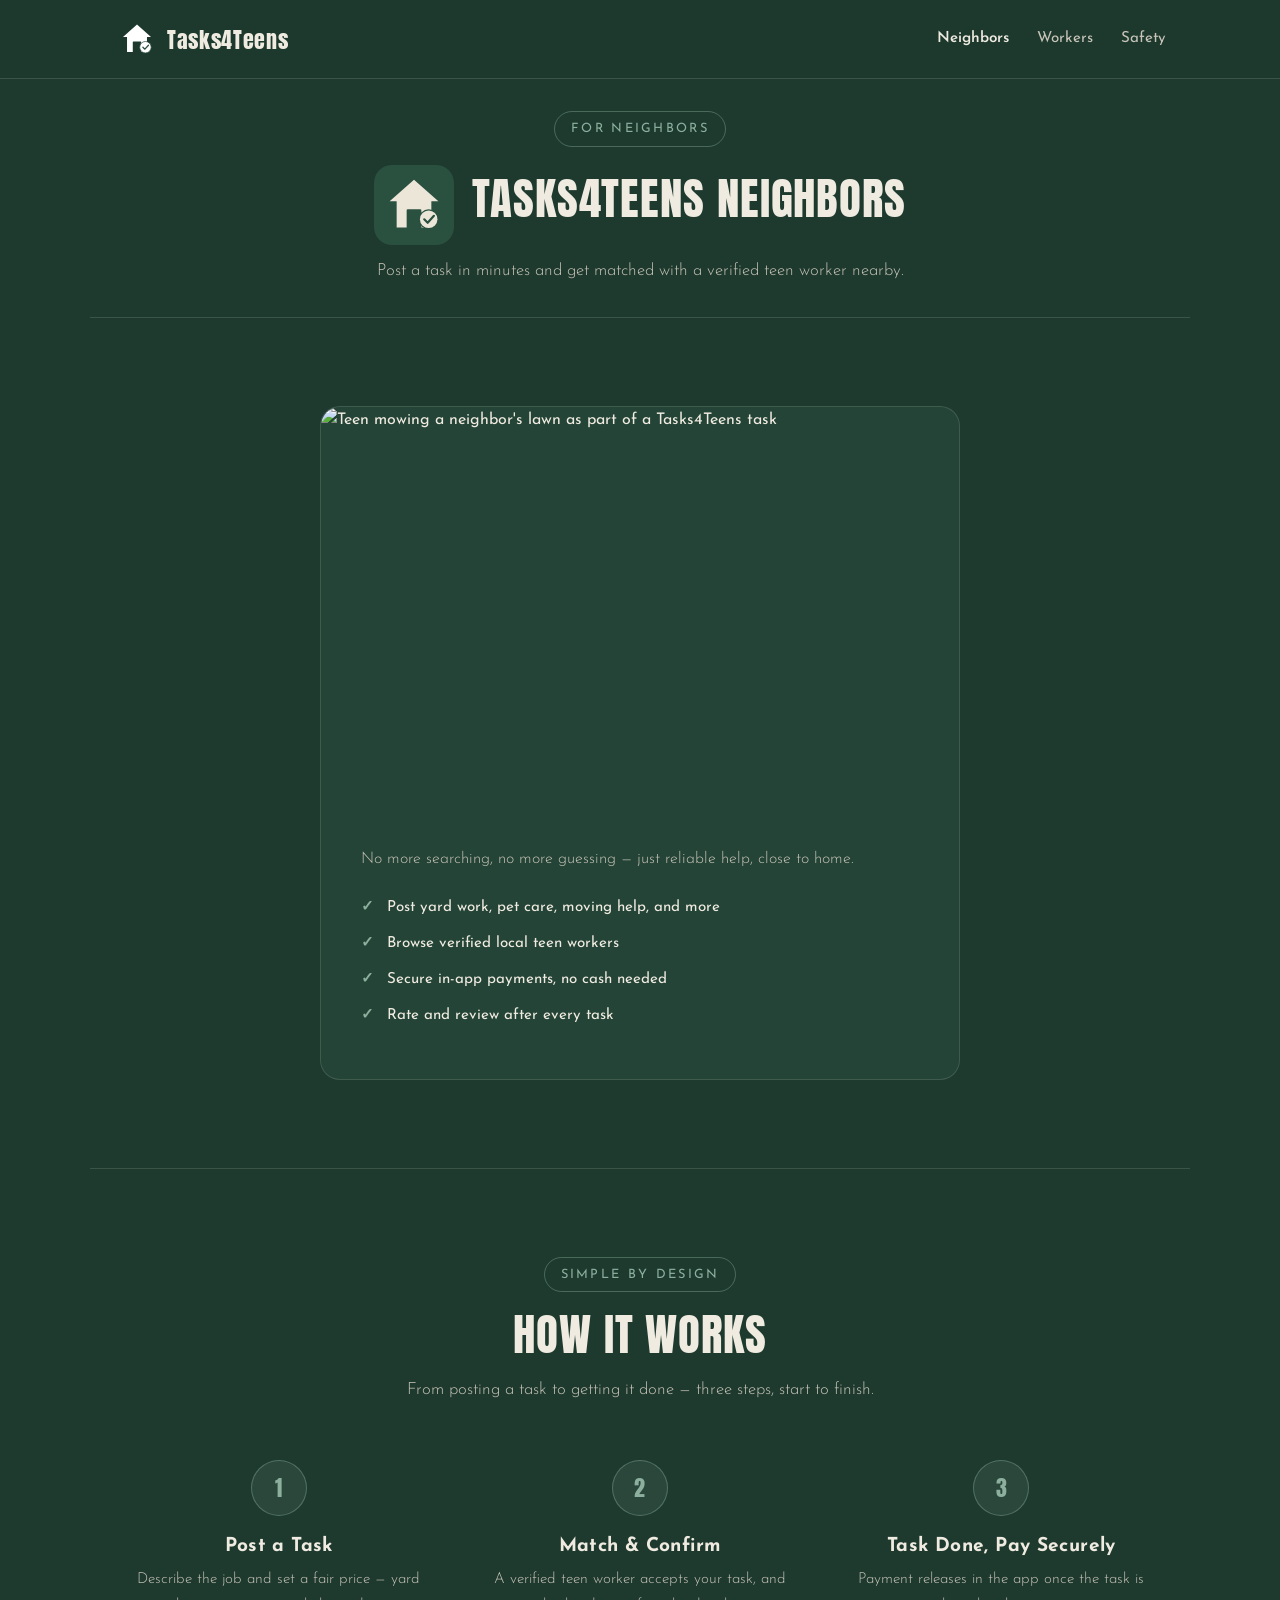
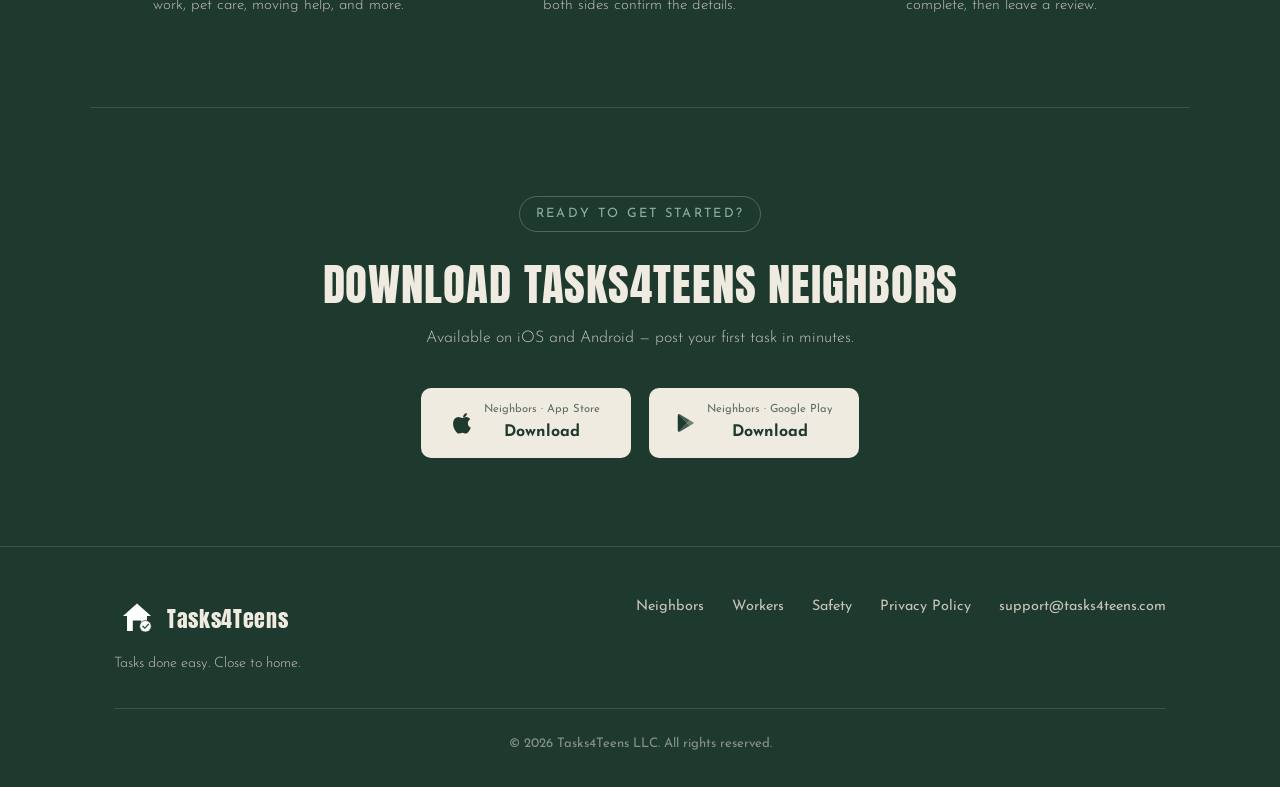
==== commit 479e77a5: "Remove "Get the App" nav-cta button from all four pages Removed the .nav-cta <a> element from the he" ====
--- a/neighbors.html
+++ b/neighbors.html
@@ -23,7 +23,6 @@
       <li><a href="workers.html">Workers</a></li>
       <li><a href="safety.html">Safety</a></li>
     </ul>
-    <a href="#download" class="nav-cta">Get the App</a>
   </nav>
 </header>
 
--- a/assets/styles.css
+++ b/assets/styles.css
@@ -96,15 +96,6 @@
 }
 .nav-links a { color: var(--text-muted); }
 .nav-links a.active { color: var(--text); font-weight: 600; }
-.nav-cta {
-  background: var(--accent);
-  color: var(--surface);
-  padding: 10px 20px;
-  border-radius: 999px;
-  font-weight: 600;
-  font-size: 0.9rem;
-}
-.nav-cta:hover { text-decoration: none; background: var(--accent-hover); }
 .nav-toggle-input { display: none; }
 .nav-toggle {
   display: none;
@@ -164,7 +155,6 @@
 @media (max-width: 480px) {
   .logo-icon { width: 34px; height: 34px; }
   .logo { font-size: 1.1rem; gap: 5px; }
-  .nav-cta { padding: 8px 14px; font-size: 0.78rem; }
 }
 
 /* Hero */
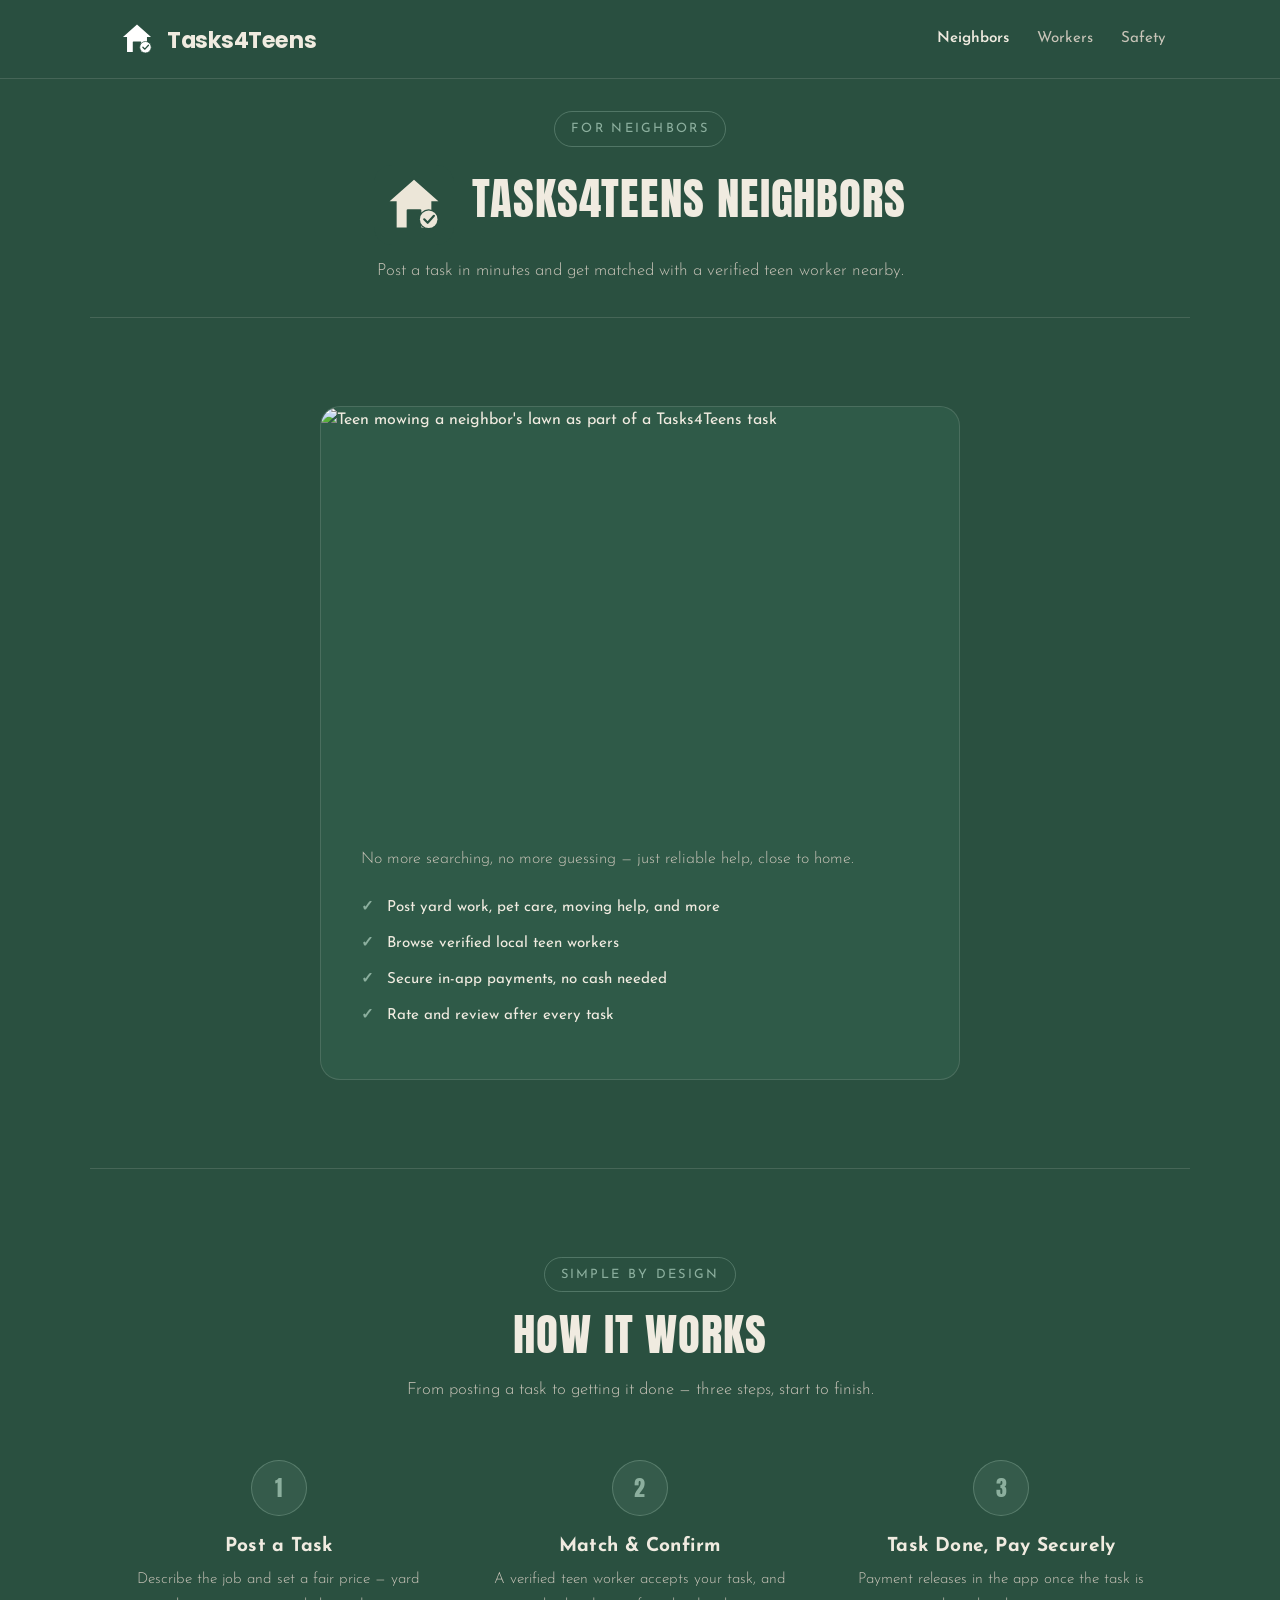
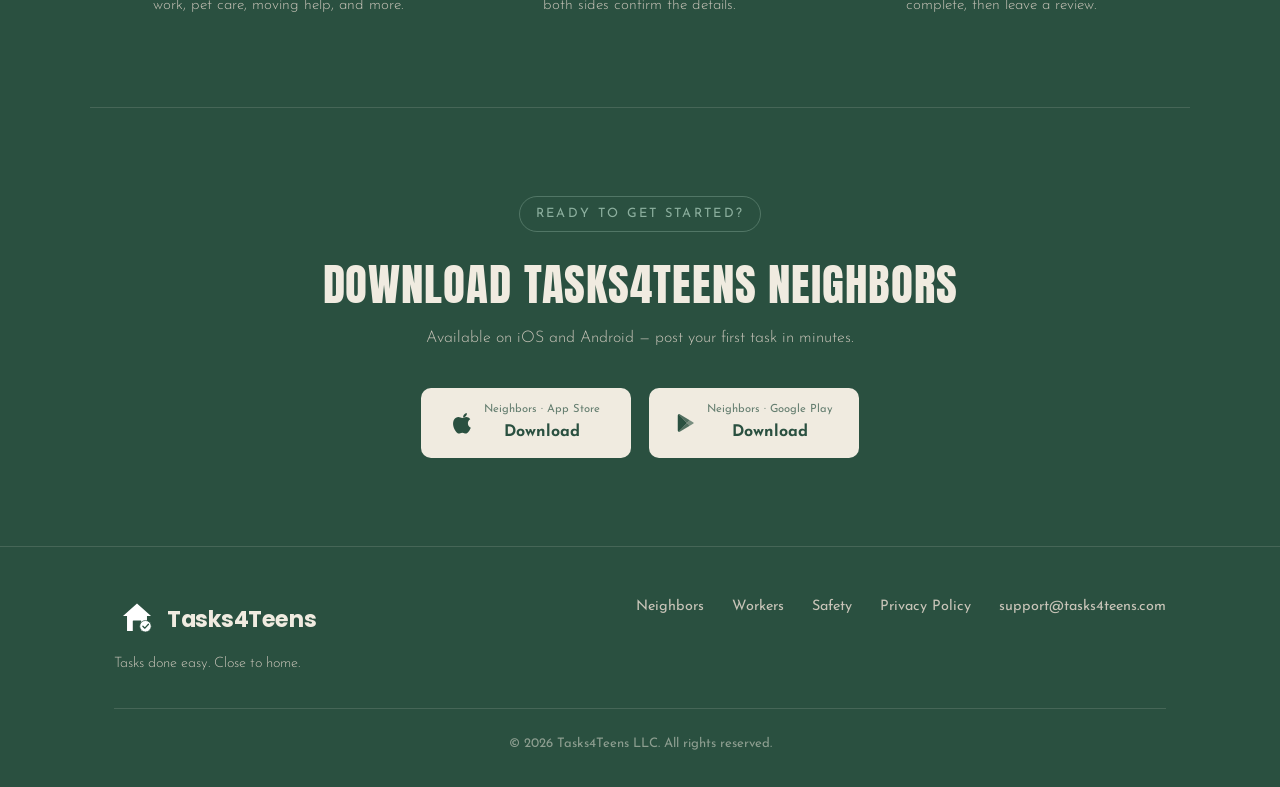
==== commit 2852328d: "Update brand green to #2a5040 and switch wordmark font to Poppins Finalized brand reference confirms" ====
--- a/neighbors.html
+++ b/neighbors.html
@@ -8,7 +8,7 @@
 <link rel="icon" type="image/svg+xml" href="assets/neighbors-icon-option3-warmcream.svg">
 <link rel="preconnect" href="https://fonts.googleapis.com">
 <link rel="preconnect" href="https://fonts.gstatic.com" crossorigin>
-<link href="https://fonts.googleapis.com/css2?family=Anton&family=Josefin+Sans:wght@300;400;500;600;700&display=swap" rel="stylesheet">
+<link href="https://fonts.googleapis.com/css2?family=Anton&family=Josefin+Sans:wght@300;400;500;600;700&family=Poppins:wght@700&display=swap" rel="stylesheet">
 <link rel="stylesheet" href="assets/styles.css">
 </head>
 <body>
--- a/assets/styles.css
+++ b/assets/styles.css
@@ -8,10 +8,10 @@
    page can re-theme itself just by overriding :root. */
 
 :root {
-  --surface: #1e3a2f;
-  --surface-rgb: 30, 58, 47;
-  --surface-alt: #24483a;
-  --surface-card: #234436;
+  --surface: #2a5040;
+  --surface-rgb: 42, 80, 64;
+  --surface-alt: #315d4a;
+  --surface-card: #2f5a48;
   --text: #f0ebe0;
   --text-rgb: 240, 235, 224;
   --text-muted: #c8c4b8;
@@ -74,9 +74,10 @@
   display: inline-flex;
   align-items: center;
   gap: 7px;
-  font-family: 'Anton', sans-serif;
+  font-family: 'Poppins', sans-serif;
+  font-weight: 700;
   font-size: 1.4rem;
-  letter-spacing: 0.03em;
+  letter-spacing: -0.02em;
   color: var(--text);
 }
 .logo:hover { text-decoration: none; }
@@ -190,7 +191,7 @@
 .hero-bg-overlay {
   position: absolute;
   inset: 0;
-  background: rgba(30, 58, 47, 0.77);
+  background: rgba(var(--surface-rgb), 0.77);
 }
 .hero > .wrap {
   position: relative;
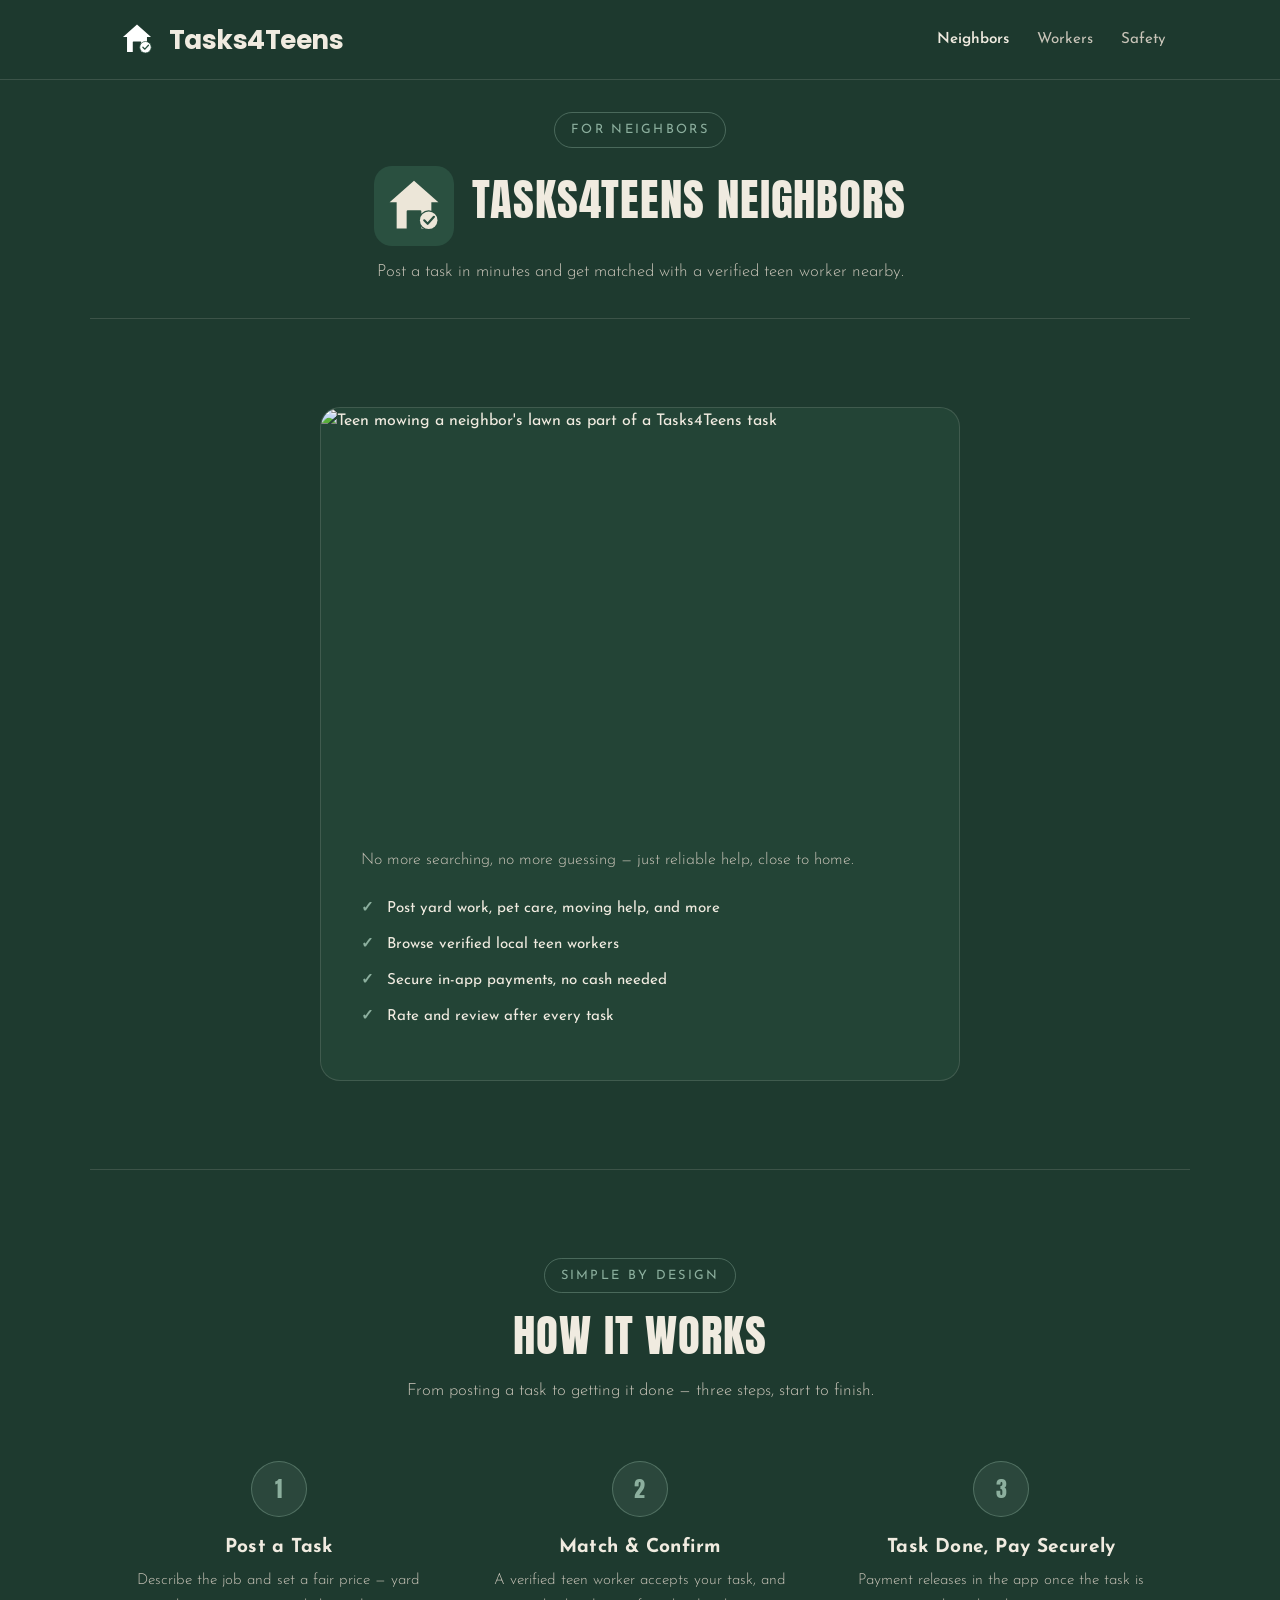
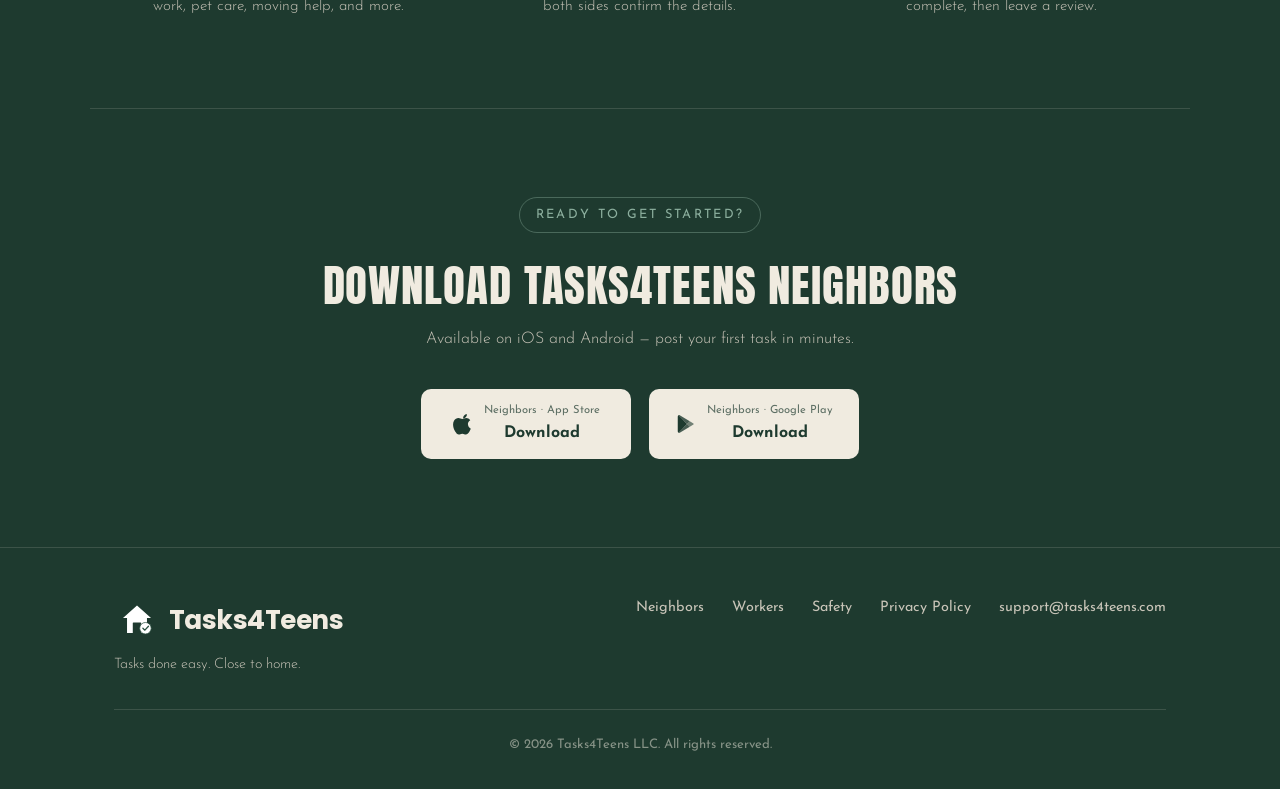
==== commit 82ca473c: "Keep neighbors.html on the darker green; enlarge the logo wordmark The white house+badge icon in nei" ====
--- a/neighbors.html
+++ b/neighbors.html
@@ -10,6 +10,17 @@
 <link rel="preconnect" href="https://fonts.gstatic.com" crossorigin>
 <link href="https://fonts.googleapis.com/css2?family=Anton&family=Josefin+Sans:wght@300;400;500;600;700&family=Poppins:wght@700&display=swap" rel="stylesheet">
 <link rel="stylesheet" href="assets/styles.css">
+<style>
+  /* This page keeps the original, darker green — the white house+badge
+     logo icon in the page-intro needs the extra contrast, so it doesn't
+     pick up the brighter #2a5040 base the other dark-theme pages moved to. */
+  :root {
+    --surface: #1e3a2f;
+    --surface-rgb: 30, 58, 47;
+    --surface-alt: #24483a;
+    --surface-card: #234436;
+  }
+</style>
 </head>
 <body>
 
--- a/assets/styles.css
+++ b/assets/styles.css
@@ -73,10 +73,10 @@
 .logo {
   display: inline-flex;
   align-items: center;
-  gap: 7px;
+  gap: 9px;
   font-family: 'Poppins', sans-serif;
   font-weight: 700;
-  font-size: 1.4rem;
+  font-size: 1.65rem;
   letter-spacing: -0.02em;
   color: var(--text);
 }
@@ -155,7 +155,7 @@
    tight around ~375px viewports - shrink both slightly. */
 @media (max-width: 480px) {
   .logo-icon { width: 34px; height: 34px; }
-  .logo { font-size: 1.1rem; gap: 5px; }
+  .logo { font-size: 1.3rem; gap: 6px; }
 }
 
 /* Hero */
